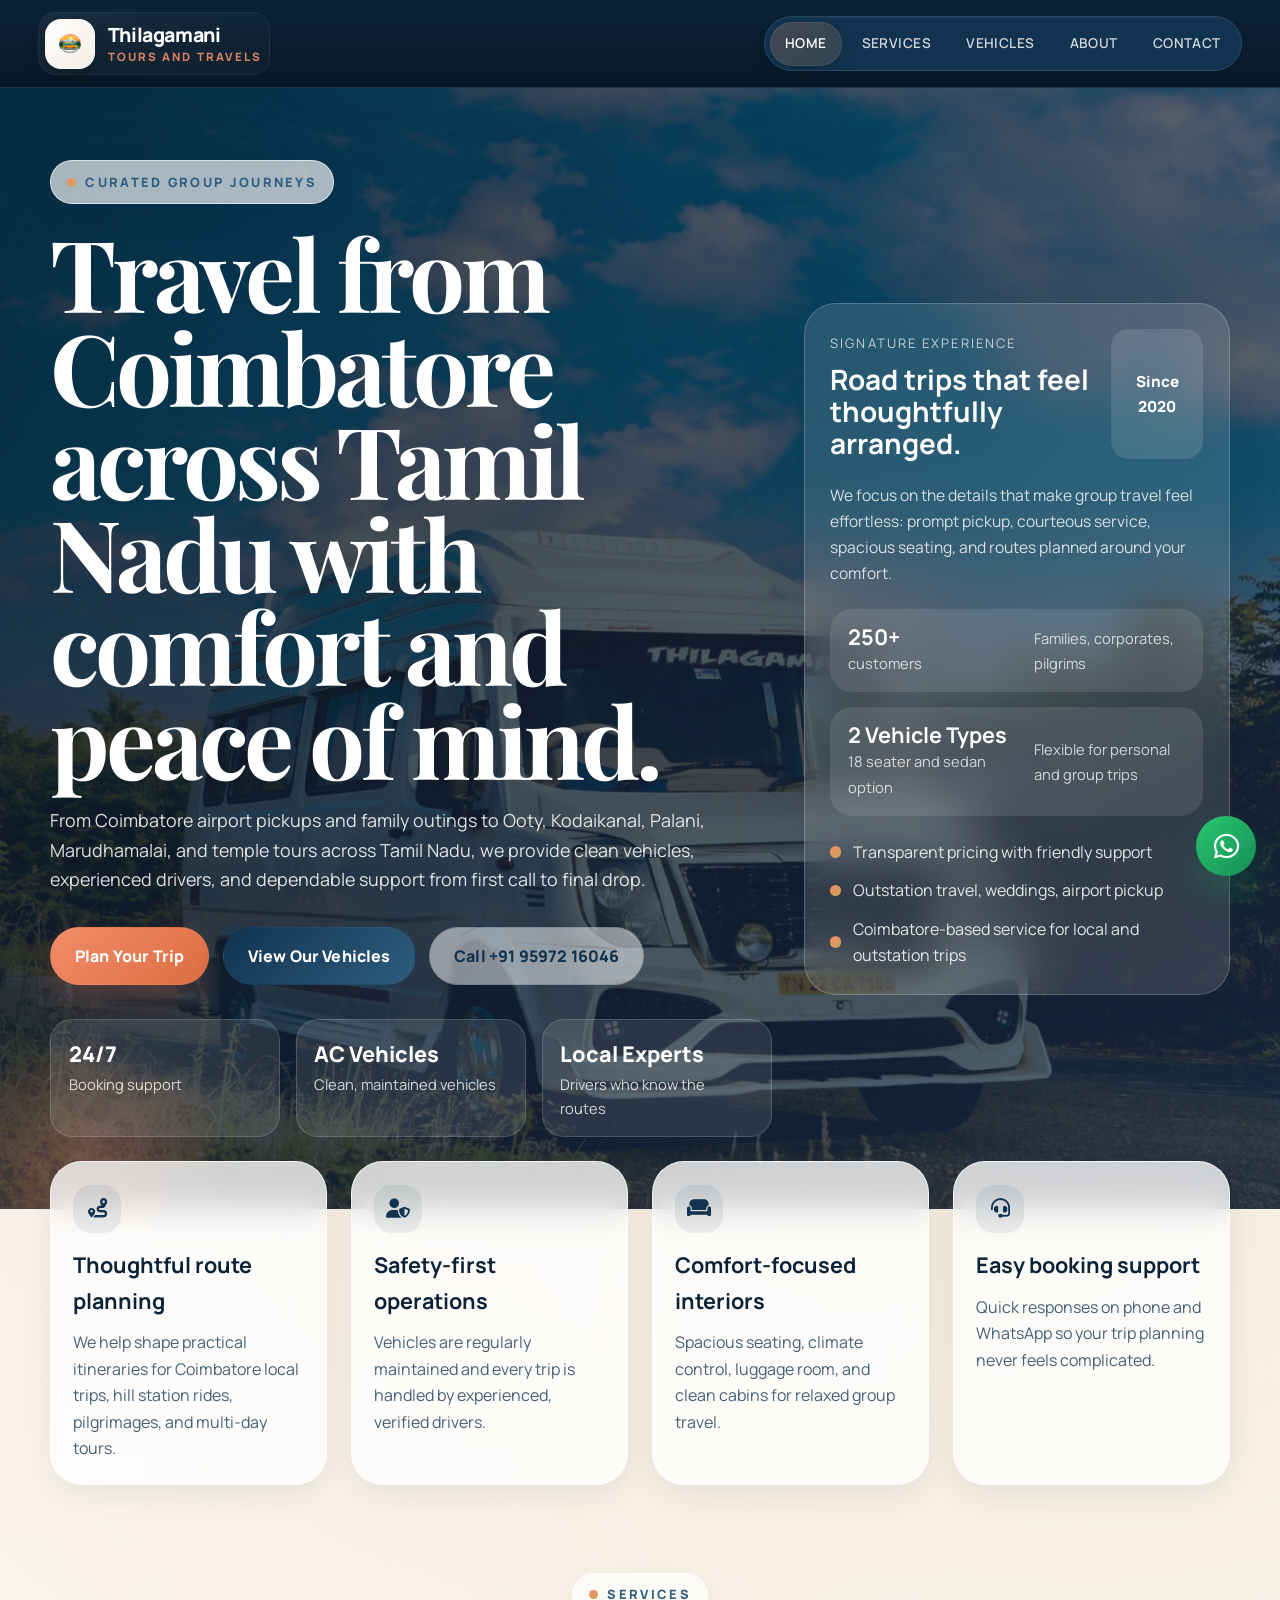
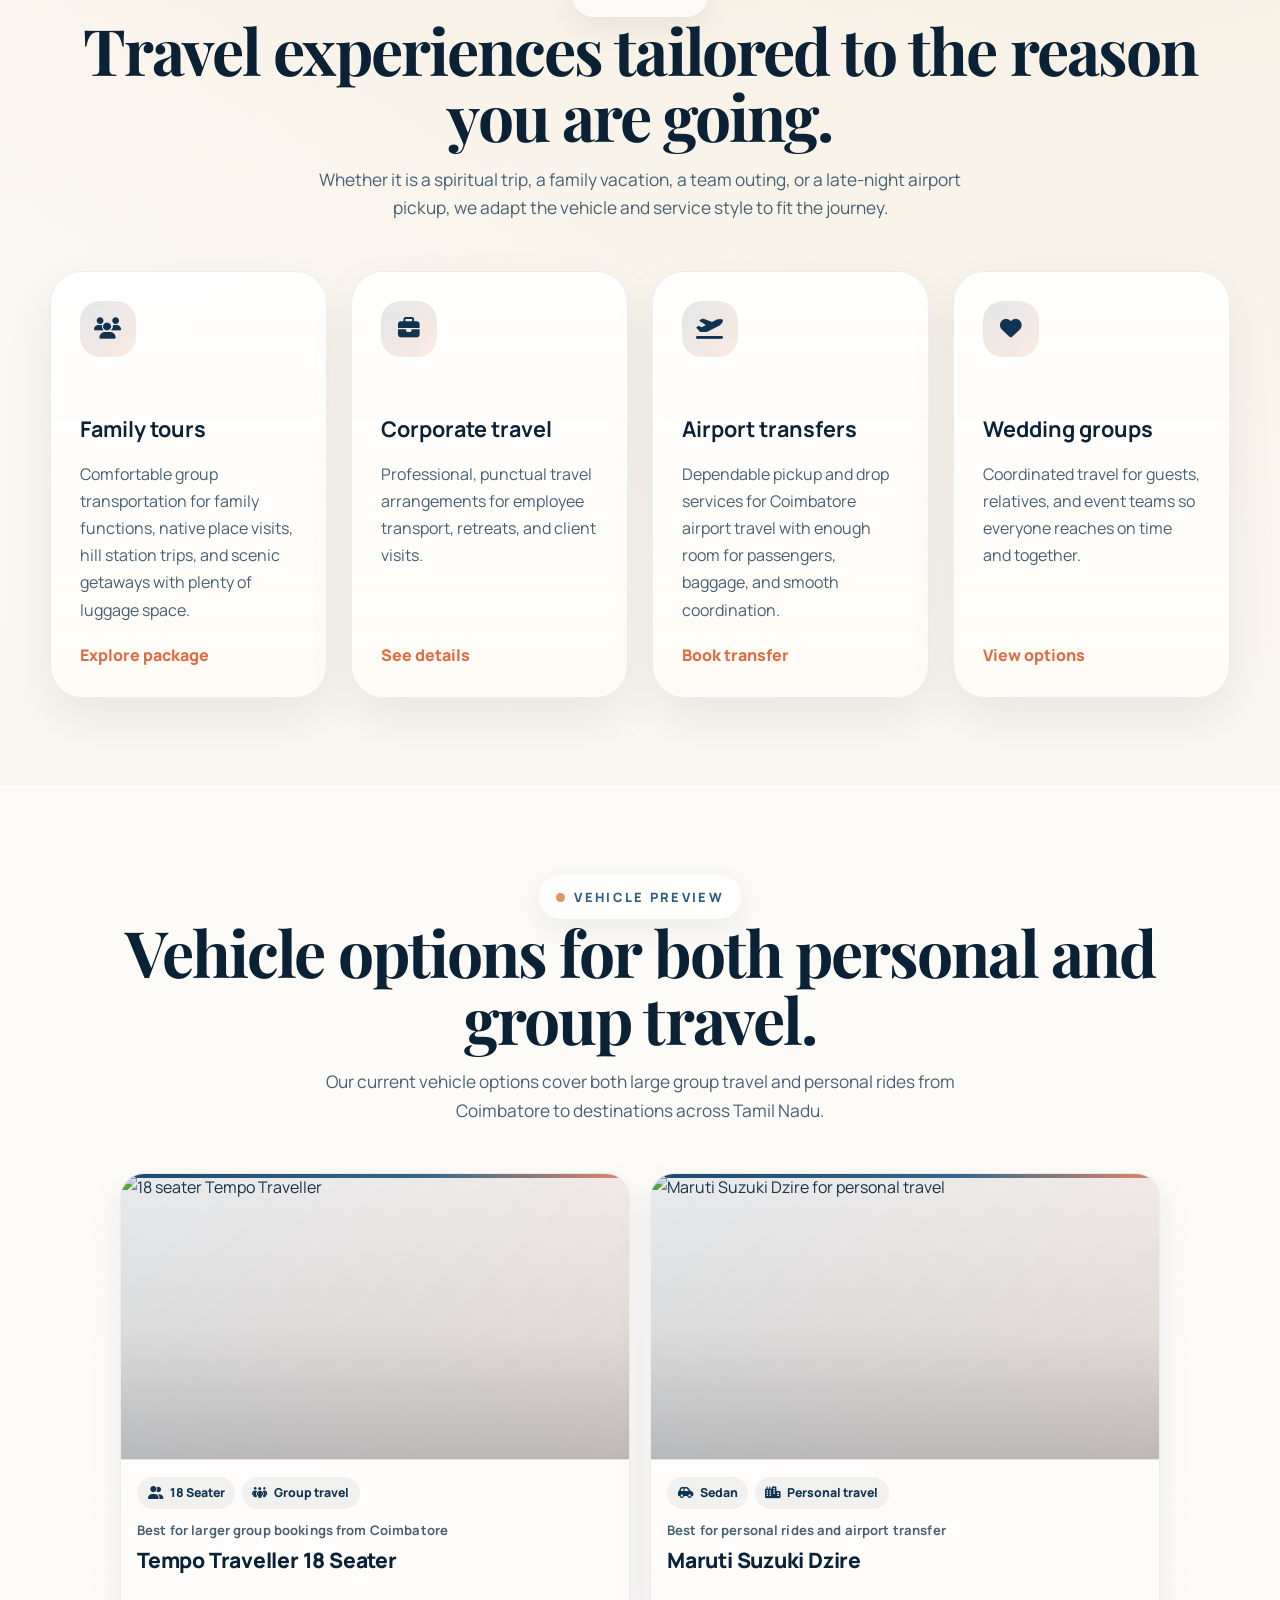
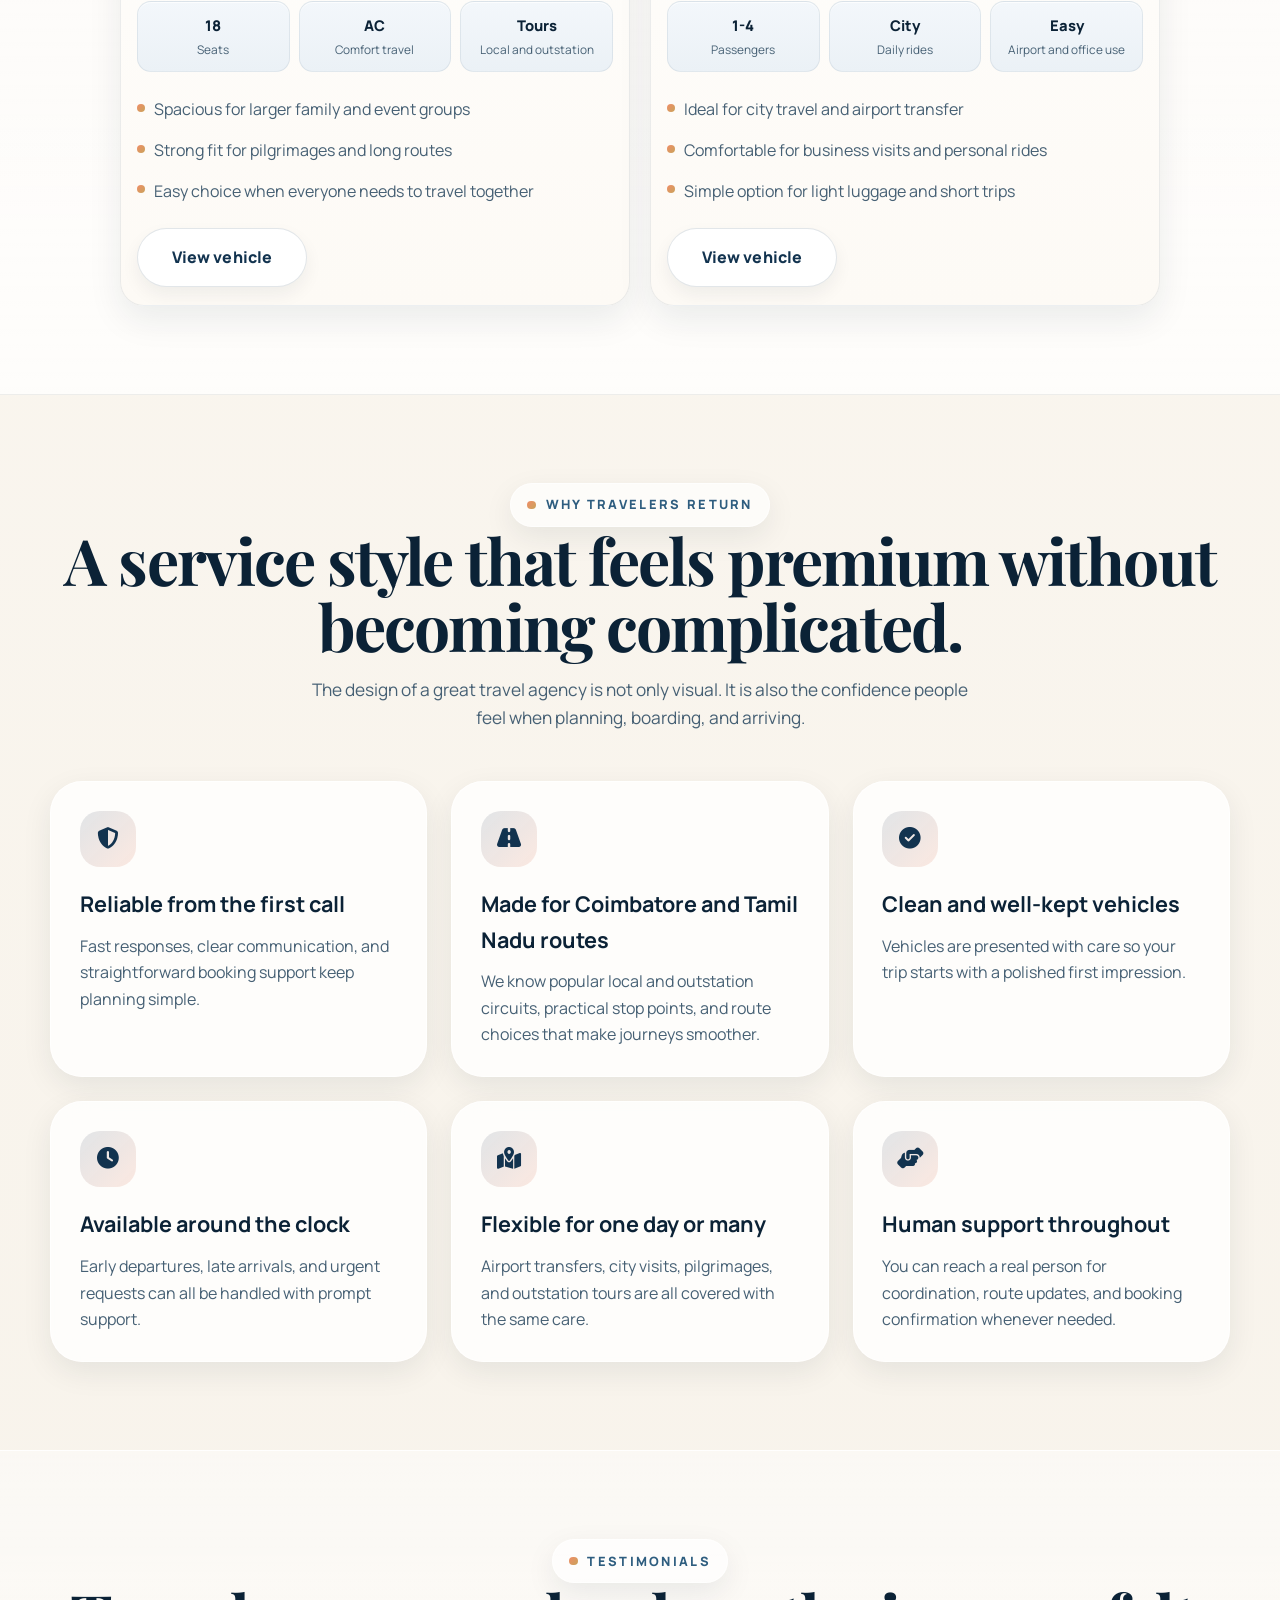
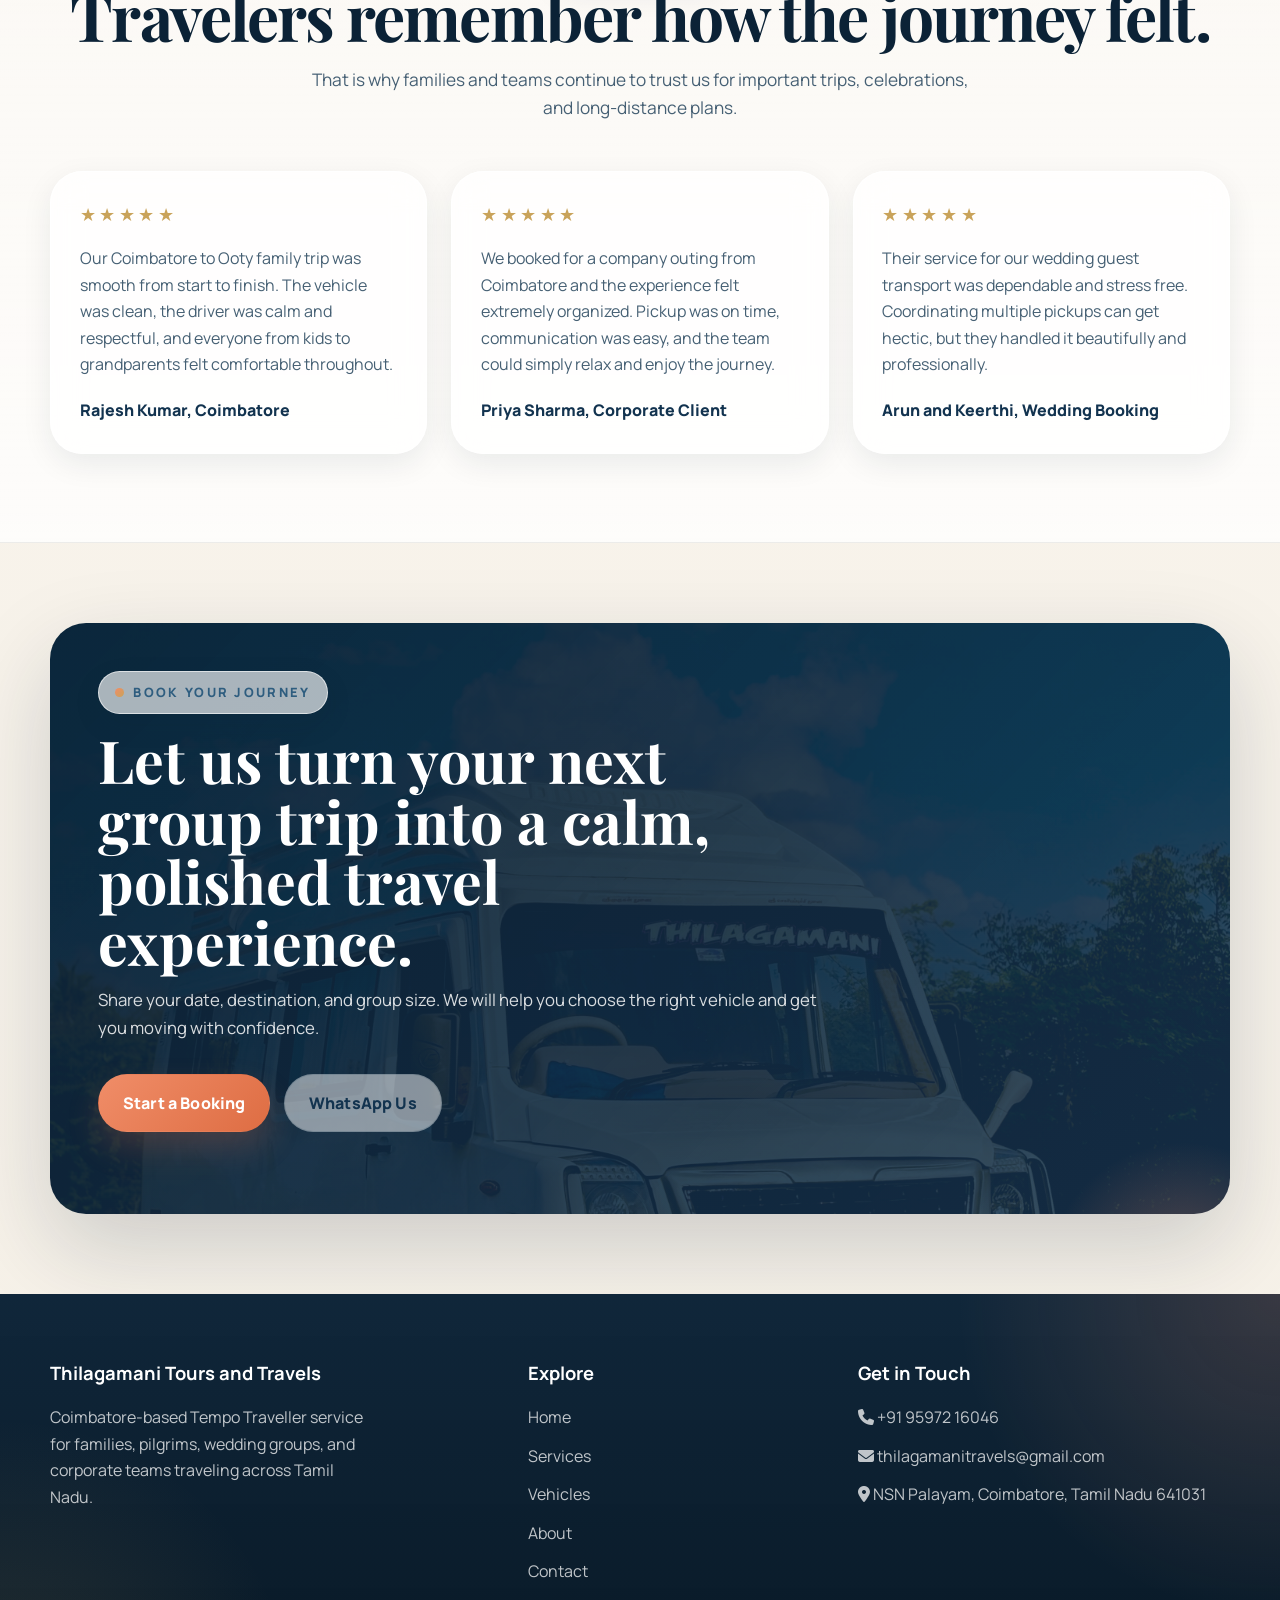
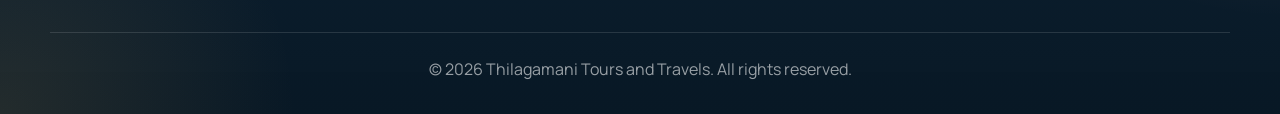
==== index.html @ 2d66dcc5 "Added initial changes" ====
<!DOCTYPE html>
<html lang="en">
<head>
    <meta charset="UTF-8">
    <meta name="viewport" content="width=device-width, initial-scale=1.0">
    <meta name="description" content="Thilagamani Tours and Travels is a Coimbatore-based travels service offering Tempo Traveller bookings for family trips, pilgrimages, corporate travel, and airport transfers across Tamil Nadu.">
    <meta name="keywords" content="Coimbatore travels service, Tempo Traveller rental Coimbatore, Tamil Nadu family trip vehicle, corporate travel vehicle Coimbatore">
    <title>Thilagamani Tours and Travels | Coimbatore-Based Travel Service</title>
    <link rel="preconnect" href="https://fonts.googleapis.com">
    <link rel="preconnect" href="https://fonts.gstatic.com" crossorigin>
    <link href="https://fonts.googleapis.com/css2?family=Manrope:wght@400;500;600;700;800&family=Playfair+Display:wght@600;700;800&display=swap" rel="stylesheet">
    <link rel="stylesheet" href="https://cdnjs.cloudflare.com/ajax/libs/font-awesome/6.4.0/css/all.min.css">
    <link rel="stylesheet" href="css/style.css">
</head>
<body>
    <header>
        <div class="header-container">
            <a class="logo" href="index.html" aria-label="Thilagamani Tours and Travels Home">
                <img src="images/Logo-1.png" alt="Thilagamani Tours and Travels">
                <span class="logo-text">
                    <span class="logo-title">Thilagamani</span>
                    <span class="logo-subtitle">Tours and Travels</span>
                </span>
            </a>

            <button class="menu-toggle" aria-label="Toggle menu" aria-expanded="false">&#9776;</button>

            <nav>
                <ul>
                    <li><a class="active" href="index.html">Home</a></li>
                    <li><a href="services.html">Services</a></li>
                    <li><a href="fleet.html">Vehicles</a></li>
                    <li><a href="about.html">About</a></li>
                    <li><a href="contact.html">Contact</a></li>
                </ul>
            </nav>
        </div>
    </header>

    <section class="hero">
        <div class="container">
            <div class="hero-grid">
                <div class="hero-copy reveal">
                    <span class="eyebrow">Curated Group Journeys</span>
                    <h1>Travel from Coimbatore across Tamil Nadu with comfort and peace of mind.</h1>
                    <p>From Coimbatore airport pickups and family outings to Ooty, Kodaikanal, Palani, Marudhamalai, and temple tours across Tamil Nadu, we provide clean vehicles, experienced drivers, and dependable support from first call to final drop.</p>

                    <div class="hero-actions">
                        <a href="contact.html" class="btn btn-secondary">Plan Your Trip</a>
                        <a href="fleet.html" class="btn btn-primary">View Our Vehicles</a>
                        <a href="tel:+919597216046" class="btn btn-outline">Call +91 95972 16046</a>
                    </div>

                    <div class="hero-highlights">
                        <div class="hero-highlight">
                            <strong>24/7</strong>
                            <span>Booking support</span>
                        </div>
                        <div class="hero-highlight">
                            <strong>AC Vehicles</strong>
                            <span>Clean, maintained vehicles</span>
                        </div>
                        <div class="hero-highlight">
                            <strong>Local Experts</strong>
                            <span>Drivers who know the routes</span>
                        </div>
                    </div>
                </div>

                <aside class="hero-panel glass-card reveal delay-2">
                    <div class="hero-panel-top">
                        <div>
                            <span class="hero-panel-label">Signature Experience</span>
                            <h2>Road trips that feel thoughtfully arranged.</h2>
                        </div>
                        <span class="mini-badge">Since 2020</span>
                    </div>

                    <p>We focus on the details that make group travel feel effortless: prompt pickup, courteous service, spacious seating, and routes planned around your comfort.</p>

                    <div class="panel-stats">
                        <div class="panel-stat">
                            <div>
                                <strong>250+</strong>
                                <span>customers</span>
                            </div>
                            <span>Families, corporates, pilgrims</span>
                        </div>
                        <div class="panel-stat">
                            <div>
                                <strong>2 Vehicle Types</strong>
                                <span>18 seater and sedan option</span>
                            </div>
                            <span>Flexible for personal and group trips</span>
                        </div>
                    </div>

                    <ul class="hero-list">
                        <li>Transparent pricing with friendly support</li>
                        <li>Outstation travel, weddings, airport pickup</li>
                        <li>Coimbatore-based service for local and outstation trips</li>
                    </ul>
                </aside>
            </div>
        </div>
    </section>

    <section class="experience-strip">
        <div class="container">
            <div class="experience-grid">
                <article class="experience-card reveal">
                    <span><i class="fas fa-route"></i></span>
                    <h3>Thoughtful route planning</h3>
                    <p>We help shape practical itineraries for Coimbatore local trips, hill station rides, pilgrimages, and multi-day tours.</p>
                </article>
                <article class="experience-card reveal delay-1">
                    <span><i class="fas fa-user-shield"></i></span>
                    <h3>Safety-first operations</h3>
                    <p>Vehicles are regularly maintained and every trip is handled by experienced, verified drivers.</p>
                </article>
                <article class="experience-card reveal delay-2">
                    <span><i class="fas fa-couch"></i></span>
                    <h3>Comfort-focused interiors</h3>
                    <p>Spacious seating, climate control, luggage room, and clean cabins for relaxed group travel.</p>
                </article>
                <article class="experience-card reveal delay-3">
                    <span><i class="fas fa-headset"></i></span>
                    <h3>Easy booking support</h3>
                    <p>Quick responses on phone and WhatsApp so your trip planning never feels complicated.</p>
                </article>
            </div>
        </div>
    </section>

    <section class="section">
        <div class="container">
            <div class="section-heading">
                <span class="eyebrow">Services</span>
                <h2 class="section-title">Travel experiences tailored to the reason you are going.</h2>
                <p class="section-subtitle">Whether it is a spiritual trip, a family vacation, a team outing, or a late-night airport pickup, we adapt the vehicle and service style to fit the journey.</p>
            </div>

            <div class="services-grid">
                <article class="service-card reveal">
                    <div class="service-icon"><i class="fas fa-users"></i></div>
                    <h3>Family tours</h3>
                    <p>Comfortable group transportation for family functions, native place visits, hill station trips, and scenic getaways with plenty of luggage space.</p>
                    <a class="card-link" href="services.html#family-trips">Explore package</a>
                </article>
                <article class="service-card reveal delay-1">
                    <div class="service-icon"><i class="fas fa-briefcase"></i></div>
                    <h3>Corporate travel</h3>
                    <p>Professional, punctual travel arrangements for employee transport, retreats, and client visits.</p>
                    <a class="card-link" href="services.html#corporate-tours">See details</a>
                </article>
                <article class="service-card reveal delay-2">
                    <div class="service-icon"><i class="fas fa-plane-departure"></i></div>
                    <h3>Airport transfers</h3>
                    <p>Dependable pickup and drop services for Coimbatore airport travel with enough room for passengers, baggage, and smooth coordination.</p>
                    <a class="card-link" href="services.html#airport-transfers">Book transfer</a>
                </article>
                <article class="service-card reveal delay-3">
                    <div class="service-icon"><i class="fas fa-heart"></i></div>
                    <h3>Wedding groups</h3>
                    <p>Coordinated travel for guests, relatives, and event teams so everyone reaches on time and together.</p>
                    <a class="card-link" href="services.html#wedding-travel">View options</a>
                </article>
            </div>
        </div>
    </section>

    <section class="section section-muted">
        <div class="container">
            <div class="section-heading">
                <span class="eyebrow">Vehicle Preview</span>
                <h2 class="section-title">Vehicle options for both personal and group travel.</h2>
                <p class="section-subtitle">Our current vehicle options cover both large group travel and personal rides from Coimbatore to destinations across Tamil Nadu.</p>
            </div>

            <div class="fleet-collection">
                <article class="vehicle-card reveal">
                    <div class="vehicle-media">
                        <img src="https://commons.wikimedia.org/wiki/Special:Redirect/file/Force%20Traveller%20Luxury.jpg" alt="18 seater Tempo Traveller">
                    </div>
                    <div class="vehicle-content">
                        <div class="vehicle-header">
                            <div class="fleet-meta">
                                <span class="capacity-chip"><i class="fas fa-user-friends"></i> 18 Seater</span>
                                <span class="info-chip"><i class="fas fa-people-group"></i> Group travel</span>
                            </div>
                            <p class="vehicle-kicker">Best for larger group bookings from Coimbatore</p>
                            <h3>Tempo Traveller 18 Seater</h3>
                        </div>
                        <div class="vehicle-facts">
                            <div class="vehicle-fact">
                                <strong>18</strong>
                                <span>Seats</span>
                            </div>
                            <div class="vehicle-fact">
                                <strong>AC</strong>
                                <span>Comfort travel</span>
                            </div>
                            <div class="vehicle-fact">
                                <strong>Tours</strong>
                                <span>Local and outstation</span>
                            </div>
                        </div>
                        <ul class="fleet-specs vehicle-specs-list">
                            <li>Spacious for larger family and event groups</li>
                            <li>Strong fit for pilgrimages and long routes</li>
                            <li>Easy choice when everyone needs to travel together</li>
                        </ul>
                        <div class="vehicle-actions">
                            <a href="fleet.html#18-seater" class="btn btn-outline">View vehicle</a>
                        </div>
                    </div>
                </article>

                <article class="vehicle-card reveal delay-1">
                    <div class="vehicle-media">
                        <img src="https://commons.wikimedia.org/wiki/Special:Redirect/file/Maruti%20Suzuki%20Dzire%20VXi%20VVT%20%28front%29.JPG" alt="Maruti Suzuki Dzire for personal travel">
                    </div>
                    <div class="vehicle-content">
                        <div class="vehicle-header">
                            <div class="fleet-meta">
                                <span class="capacity-chip"><i class="fas fa-car-side"></i> Sedan</span>
                                <span class="info-chip"><i class="fas fa-city"></i> Personal travel</span>
                            </div>
                            <p class="vehicle-kicker">Best for personal rides and airport transfer</p>
                            <h3>Maruti Suzuki Dzire</h3>
                        </div>
                        <div class="vehicle-facts">
                            <div class="vehicle-fact">
                                <strong>1-4</strong>
                                <span>Passengers</span>
                            </div>
                            <div class="vehicle-fact">
                                <strong>City</strong>
                                <span>Daily rides</span>
                            </div>
                            <div class="vehicle-fact">
                                <strong>Easy</strong>
                                <span>Airport and office use</span>
                            </div>
                        </div>
                        <ul class="fleet-specs vehicle-specs-list">
                            <li>Ideal for city travel and airport transfer</li>
                            <li>Comfortable for business visits and personal rides</li>
                            <li>Simple option for light luggage and short trips</li>
                        </ul>
                        <div class="vehicle-actions">
                            <a href="fleet.html#dzire" class="btn btn-outline">View vehicle</a>
                        </div>
                    </div>
                </article>
            </div>
        </div>
    </section>

    <section class="section">
        <div class="container">
            <div class="section-heading">
                <span class="eyebrow">Why Travelers Return</span>
                <h2 class="section-title">A service style that feels premium without becoming complicated.</h2>
                <p class="section-subtitle">The design of a great travel agency is not only visual. It is also the confidence people feel when planning, boarding, and arriving.</p>
            </div>

            <div class="features-grid">
                <article class="feature-item reveal">
                    <div class="feature-icon"><i class="fas fa-shield-halved"></i></div>
                    <h3>Reliable from the first call</h3>
                    <p>Fast responses, clear communication, and straightforward booking support keep planning simple.</p>
                </article>
                <article class="feature-item reveal delay-1">
                    <div class="feature-icon"><i class="fas fa-road"></i></div>
                    <h3>Made for Coimbatore and Tamil Nadu routes</h3>
                    <p>We know popular local and outstation circuits, practical stop points, and route choices that make journeys smoother.</p>
                </article>
                <article class="feature-item reveal delay-2">
                    <div class="feature-icon"><i class="fas fa-circle-check"></i></div>
                    <h3>Clean and well-kept vehicles</h3>
                    <p>Vehicles are presented with care so your trip starts with a polished first impression.</p>
                </article>
                <article class="feature-item reveal">
                    <div class="feature-icon"><i class="fas fa-clock"></i></div>
                    <h3>Available around the clock</h3>
                    <p>Early departures, late arrivals, and urgent requests can all be handled with prompt support.</p>
                </article>
                <article class="feature-item reveal delay-1">
                    <div class="feature-icon"><i class="fas fa-map-location-dot"></i></div>
                    <h3>Flexible for one day or many</h3>
                    <p>Airport transfers, city visits, pilgrimages, and outstation tours are all covered with the same care.</p>
                </article>
                <article class="feature-item reveal delay-2">
                    <div class="feature-icon"><i class="fas fa-handshake-angle"></i></div>
                    <h3>Human support throughout</h3>
                    <p>You can reach a real person for coordination, route updates, and booking confirmation whenever needed.</p>
                </article>
            </div>
        </div>
    </section>

    <section class="section section-muted">
        <div class="container">
            <div class="section-heading">
                <span class="eyebrow">Testimonials</span>
                <h2 class="section-title">Travelers remember how the journey felt.</h2>
                <p class="section-subtitle">That is why families and teams continue to trust us for important trips, celebrations, and long-distance plans.</p>
            </div>

            <div class="testimonials-grid">
                <article class="testimonial-card reveal">
                    <div class="stars">&#9733;&#9733;&#9733;&#9733;&#9733;</div>
                    <p>Our Coimbatore to Ooty family trip was smooth from start to finish. The vehicle was clean, the driver was calm and respectful, and everyone from kids to grandparents felt comfortable throughout.</p>
                    <div class="author">Rajesh Kumar, Coimbatore</div>
                </article>
                <article class="testimonial-card reveal delay-1">
                    <div class="stars">&#9733;&#9733;&#9733;&#9733;&#9733;</div>
                    <p>We booked for a company outing from Coimbatore and the experience felt extremely organized. Pickup was on time, communication was easy, and the team could simply relax and enjoy the journey.</p>
                    <div class="author">Priya Sharma, Corporate Client</div>
                </article>
                <article class="testimonial-card reveal delay-2">
                    <div class="stars">&#9733;&#9733;&#9733;&#9733;&#9733;</div>
                    <p>Their service for our wedding guest transport was dependable and stress free. Coordinating multiple pickups can get hectic, but they handled it beautifully and professionally.</p>
                    <div class="author">Arun and Keerthi, Wedding Booking</div>
                </article>
            </div>
        </div>
    </section>

    <section class="cta-banner">
        <div class="container">
            <div class="cta-shell">
                <div class="cta-content">
                    <span class="eyebrow">Book Your Journey</span>
                    <h2>Let us turn your next group trip into a calm, polished travel experience.</h2>
                    <p>Share your date, destination, and group size. We will help you choose the right vehicle and get you moving with confidence.</p>
                    <div class="hero-actions">
                        <a href="contact.html" class="btn btn-secondary">Start a Booking</a>
                        <a href="https://wa.me/919597216046?text=Hello%20Thilagamani%20Tours%20and%20Travels%2C%20I%20would%20like%20to%20enquire%20about%20a%20trip%20from%20Coimbatore.%0A%0ATrip%20details%3A%0A-%20Travel%20date%3A%0A-%20Pickup%20location%3A%0A-%20Destination%3A%0A-%20Number%20of%20passengers%3A%0A-%20Vehicle%20needed%3A%20Tempo%20Traveller%20%2F%20Dzire%0A-%20Trip%20type%3A%20One-way%20%2F%20Round%20trip%20%2F%20Multi-day%0A%0APlease%20share%20availability%20and%20price.%20Thank%20you." class="btn btn-outline" target="_blank">WhatsApp Us</a>
                    </div>
                </div>
            </div>
        </div>
    </section>

    <footer>
        <div class="footer-content">
            <div class="footer-section footer-brand">
                <h3>Thilagamani Tours and Travels</h3>
                <p>Coimbatore-based Tempo Traveller service for families, pilgrims, wedding groups, and corporate teams traveling across Tamil Nadu.</p>
            </div>
            <div class="footer-section">
                <h3>Explore</h3>
                <a href="index.html">Home</a>
                <a href="services.html">Services</a>
                <a href="fleet.html">Vehicles</a>
                <a href="about.html">About</a>
                <a href="contact.html">Contact</a>
            </div>
            <div class="footer-section">
                <h3>Get in Touch</h3>
                <p><i class="fas fa-phone"></i> +91 95972 16046</p>
                <p><i class="fas fa-envelope"></i> thilagamanitravels@gmail.com</p>
                <p><i class="fas fa-location-dot"></i> NSN Palayam, Coimbatore, Tamil Nadu 641031</p>
            </div>
        </div>

        <div class="footer-bottom">
            <p>&copy; 2026 Thilagamani Tours and Travels. All rights reserved.</p>
        </div>
    </footer>

    <a href="https://wa.me/919597216046?text=Hello%20Thilagamani%20Tours%20and%20Travels%2C%20I%20would%20like%20to%20enquire%20about%20a%20trip%20from%20Coimbatore.%0A%0ATrip%20details%3A%0A-%20Travel%20date%3A%0A-%20Pickup%20location%3A%0A-%20Destination%3A%0A-%20Number%20of%20passengers%3A%0A-%20Vehicle%20needed%3A%20Tempo%20Traveller%20%2F%20Dzire%0A-%20Trip%20type%3A%20One-way%20%2F%20Round%20trip%20%2F%20Multi-day%0A%0APlease%20share%20availability%20and%20price.%20Thank%20you." class="whatsapp-float" target="_blank" aria-label="Contact us on WhatsApp">
        <i class="fab fa-whatsapp"></i>
    </a>

    <script src="js/script.js"></script>
</body>
</html>
---- css/style.css ----
/* ============================================
   Thilagamani Tours and Travels
   Shared visual system
   ============================================ */

:root {
    --bg: #f6f1e8;
    --bg-soft: #fbf7f1;
    --surface: rgba(255, 255, 255, 0.78);
    --surface-strong: #fffdf9;
    --surface-tint: rgba(18, 51, 79, 0.06);
    --text-dark: #17324a;
    --text-medium: #466074;
    --text-light: #6e8494;
    --brand: #12334f;
    --brand-soft: #2e5d7f;
    --brand-deep: #0b2236;
    --accent: #f08d68;
    --accent-strong: #de6d43;
    --gold: #c9a35a;
    --line: rgba(18, 51, 79, 0.12);
    --line-strong: rgba(18, 51, 79, 0.2);
    --success: #1f8a70;
    --shadow-sm: 0 10px 30px rgba(14, 34, 53, 0.08);
    --shadow-md: 0 24px 60px rgba(14, 34, 53, 0.12);
    --shadow-lg: 0 34px 90px rgba(14, 34, 53, 0.18);
    --radius-sm: 14px;
    --radius-md: 22px;
    --radius-lg: 32px;
    --radius-pill: 999px;
    --container: 1180px;
    --transition: 0.32s ease;
    --heading-font: "Playfair Display", Georgia, serif;
    --body-font: "Manrope", "Segoe UI", sans-serif;
}

* {
    margin: 0;
    padding: 0;
    box-sizing: border-box;
}

html {
    scroll-behavior: smooth;
}

body {
    font-family: var(--body-font);
    color: var(--text-dark);
    background:
        radial-gradient(circle at top left, rgba(240, 141, 104, 0.14), transparent 28%),
        radial-gradient(circle at 85% 15%, rgba(201, 163, 90, 0.14), transparent 24%),
        linear-gradient(180deg, #fdfaf5 0%, var(--bg) 100%);
    line-height: 1.65;
    overflow-x: hidden;
}

body::before {
    content: "";
    position: fixed;
    inset: 0;
    background-image:
        linear-gradient(rgba(18, 51, 79, 0.025) 1px, transparent 1px),
        linear-gradient(90deg, rgba(18, 51, 79, 0.025) 1px, transparent 1px);
    background-size: 72px 72px;
    pointer-events: none;
    mask-image: linear-gradient(180deg, rgba(0, 0, 0, 0.7), transparent 85%);
    z-index: -2;
}

img {
    display: block;
    max-width: 100%;
    height: auto;
}

a {
    color: inherit;
    text-decoration: none;
    transition: color var(--transition), background-color var(--transition), border-color var(--transition), transform var(--transition), box-shadow var(--transition), opacity var(--transition);
}

button,
input,
textarea {
    font: inherit;
}

ul {
    list-style: none;
}

.container {
    width: min(calc(100% - 2rem), var(--container));
    margin: 0 auto;
}

.section {
    padding: 5.5rem 0;
    position: relative;
}

.section-muted {
    background: linear-gradient(180deg, rgba(255, 255, 255, 0.45), rgba(255, 255, 255, 0.78));
    border-top: 1px solid rgba(255, 255, 255, 0.65);
    border-bottom: 1px solid rgba(18, 51, 79, 0.06);
}

.section-title {
    font-family: var(--heading-font);
    font-size: clamp(2.3rem, 5vw, 4rem);
    line-height: 1.04;
    letter-spacing: -0.03em;
    margin-bottom: 1rem;
    color: var(--brand-deep);
}

.section-subtitle {
    max-width: 680px;
    color: var(--text-medium);
    font-size: 1.08rem;
    margin: 0 auto 3rem;
    text-align: center;
}

.section-heading {
    text-align: center;
    margin-bottom: 3rem;
}

.eyebrow {
    display: inline-flex;
    align-items: center;
    gap: 0.6rem;
    padding: 0.65rem 1rem;
    border-radius: var(--radius-pill);
    background: rgba(255, 255, 255, 0.65);
    border: 1px solid rgba(255, 255, 255, 0.6);
    color: var(--brand-soft);
    font-size: 0.8rem;
    font-weight: 800;
    letter-spacing: 0.18em;
    text-transform: uppercase;
    box-shadow: var(--shadow-sm);
}

.eyebrow::before {
    content: "";
    width: 0.55rem;
    height: 0.55rem;
    border-radius: 50%;
    background: linear-gradient(135deg, var(--accent), var(--gold));
}

header {
    position: sticky;
    top: 0;
    z-index: 1000;
    padding: 0;
    isolation: isolate;
    background: linear-gradient(180deg, #0b2236, #081825);
    border-bottom: 1px solid #17324a;
    box-shadow: 0 14px 28px rgba(8, 24, 37, 0.18);
}

.header-container {
    width: 100%;
    margin: 0 auto;
    min-height: 78px;
    padding: 0.75rem clamp(1rem, 3vw, 2.5rem);
    display: flex;
    align-items: center;
    justify-content: space-between;
    gap: 1.5rem;
    max-width: none;
    background: transparent;
    border: 0;
    box-shadow: none;
}

.logo {
    display: inline-flex;
    align-items: center;
    gap: 0.8rem;
    flex: 0 0 auto;
    min-width: 0;
    padding: 0.35rem 0.45rem 0.35rem 0.35rem;
    border-radius: 18px;
    background: linear-gradient(135deg, rgba(255, 255, 255, 0.06), rgba(255, 255, 255, 0.02));
    border: 1px solid rgba(255, 255, 255, 0.05);
}

.logo img {
    width: 50px;
    height: 50px;
    object-fit: contain;
    border-radius: 16px;
    padding: 0.28rem;
    background: linear-gradient(135deg, #ffffff, #f3ede4);
    border: 1px solid rgba(255, 255, 255, 0.24);
    box-shadow: 0 8px 18px rgba(0, 0, 0, 0.16);
}

.logo-text {
    display: flex;
    flex-direction: column;
    line-height: 1;
    gap: 0.18rem;
}

.logo-title {
    font-family: "Manrope", "Segoe UI", sans-serif;
    font-size: 1.22rem;
    color: #ffffff;
    letter-spacing: -0.02em;
    font-weight: 800;
}

.logo-subtitle {
    font-size: 0.72rem;
    letter-spacing: 0.18em;
    text-transform: uppercase;
    font-weight: 800;
    color: rgba(240, 141, 104, 0.9);
    padding-top: 4px;
}

nav {
    margin-left: auto;
    min-width: 0;
}

nav ul {
    display: flex;
    align-items: center;
    justify-content: flex-end;
    gap: 0.3rem;
    padding: 0.3rem;
    border-radius: calc(var(--radius-pill) + 2px);
    background: #12334f;
    border: 1px solid #294a66;
    box-shadow: inset 0 1px 0 rgba(255, 255, 255, 0.03);
    flex-wrap: wrap;
}

nav a {
    display: inline-flex;
    align-items: center;
    justify-content: center;
    padding: 0.68rem 0.95rem;
    border-radius: var(--radius-pill);
    color: rgba(255, 255, 255, 0.8);
    font-weight: 600;
    font-size: 0.85rem;
    letter-spacing: 0.03em;
    text-transform: uppercase;
}

nav a:hover,
nav a.active {
    color: #ffffff;
    background: linear-gradient(135deg, rgba(240, 141, 104, 0.22), rgba(201, 163, 90, 0.16));
    box-shadow:
        inset 0 0 0 1px rgba(255, 255, 255, 0.08),
        0 8px 18px rgba(0, 0, 0, 0.14);
}

.menu-toggle {
    display: none;
    width: 44px;
    height: 44px;
    border-radius: 50%;
    border: 1px solid #294a66;
    background: #12334f;
    color: #ffffff;
    font-size: 1.35rem;
    cursor: pointer;
    box-shadow: 0 8px 18px rgba(14, 34, 53, 0.06);
}

.btn {
    display: inline-flex;
    align-items: center;
    justify-content: center;
    gap: 0.55rem;
    padding: 0.95rem 1.5rem;
    border-radius: var(--radius-pill);
    font-weight: 800;
    letter-spacing: 0.01em;
    border: 1px solid transparent;
    cursor: pointer;
}

.btn:hover {
    transform: translateY(-2px);
}

.btn:disabled {
    opacity: 0.58;
    cursor: not-allowed;
    box-shadow: none;
    transform: none;
}

.btn-primary {
    color: #fff;
    background: linear-gradient(135deg, var(--brand) 0%, var(--brand-soft) 100%);
    box-shadow: 0 16px 32px rgba(18, 51, 79, 0.2);
    cursor: pointer;
}

.btn-primary:hover {
    box-shadow: 0 22px 42px rgba(18, 51, 79, 0.26);
}

.btn-primary:disabled {
    background: linear-gradient(135deg, rgba(18, 51, 79, 0.72), rgba(46, 93, 127, 0.72));
}

.btn-secondary {
    color: #fff;
    background: linear-gradient(135deg, var(--accent) 0%, var(--accent-strong) 100%);
    box-shadow: 0 16px 32px rgba(222, 109, 67, 0.22);
}

.btn-secondary:hover {
    box-shadow: 0 22px 42px rgba(222, 109, 67, 0.28);
}

.btn-outline {
    background: rgba(255, 255, 255, 0.5);
    border-color: rgba(18, 51, 79, 0.16);
    color: var(--brand);
}

.btn-outline:hover {
    background: rgba(255, 255, 255, 0.84);
    border-color: rgba(18, 51, 79, 0.28);
}

.hero,
.page-hero {
    position: relative;
    overflow: hidden;
}

.hero::before,
.page-hero::before {
    content: "";
    position: absolute;
    inset: 0;
    background:
        linear-gradient(120deg, rgba(7, 22, 36, 0.74), rgba(18, 51, 79, 0.38)),
        linear-gradient(180deg, rgba(18, 51, 79, 0.08), rgba(18, 51, 79, 0.45));
}

.hero::after,
.page-hero::after {
    content: "";
    position: absolute;
    inset: auto auto -12% -6%;
    width: 320px;
    height: 320px;
    border-radius: 50%;
    background: radial-gradient(circle, rgba(240, 141, 104, 0.4), transparent 70%);
    filter: blur(10px);
}

.hero {
    min-height: calc(100vh - 88px);
    display: flex;
    align-items: center;
    background:
        linear-gradient(120deg, rgba(7, 22, 36, 0.2), rgba(18, 51, 79, 0.2)),
        url("../images/IMG_1.png") center/cover no-repeat;
}

.hero .container,
.page-hero .container {
    position: relative;
    z-index: 1;
}

.hero-grid {
    display: grid;
    grid-template-columns: minmax(0, 1.1fr) minmax(320px, 0.65fr);
    gap: 2rem;
    align-items: center;
    padding: 4.5rem 0;
}

.hero-copy {
    color: #fff;
}

.hero-copy h1,
.page-hero h1 {
    font-family: var(--heading-font);
    font-size: clamp(3.3rem, 8vw, 6.2rem);
    line-height: 0.94;
    letter-spacing: -0.04em;
    margin: 1.4rem 0 1.25rem;
    text-wrap: balance;
}

.hero-copy p,
.page-hero p {
    max-width: 680px;
    font-size: 1.12rem;
    color: rgba(255, 255, 255, 0.86);
}

.hero-actions {
    display: flex;
    flex-wrap: wrap;
    gap: 0.85rem;
    margin: 2rem 0 2.1rem;
}

.hero-highlights {
    display: grid;
    grid-template-columns: repeat(3, minmax(0, 1fr));
    gap: 1rem;
}

.hero-highlight {
    padding: 1rem 1.1rem;
    border-radius: var(--radius-md);
    background: rgba(255, 255, 255, 0.1);
    border: 1px solid rgba(255, 255, 255, 0.16);
    backdrop-filter: blur(12px);
}

.hero-highlight strong {
    display: block;
    font-size: 1.35rem;
    font-weight: 800;
}

.hero-highlight span {
    display: block;
    font-size: 0.92rem;
    color: rgba(255, 255, 255, 0.8);
}

.hero-panel,
.glass-card {
    padding: 1.6rem;
    border-radius: var(--radius-lg);
    background: rgba(255, 255, 255, 0.12);
    border: 1px solid rgba(255, 255, 255, 0.2);
    box-shadow: var(--shadow-lg);
    backdrop-filter: blur(22px);
    color: #fff;
}

.hero-panel-top {
    display: flex;
    justify-content: space-between;
    gap: 1rem;
    margin-bottom: 1.5rem;
}

.hero-panel-label {
    font-size: 0.82rem;
    letter-spacing: 0.16em;
    text-transform: uppercase;
    color: rgba(255, 255, 255, 0.72);
}

.hero-panel h2 {
    font-size: 1.75rem;
    line-height: 1.15;
    margin-top: 0.45rem;
}

.hero-panel p {
    color: rgba(255, 255, 255, 0.8);
    font-size: 0.98rem;
}

.mini-badge {
    display: inline-flex;
    align-items: center;
    justify-content: center;
    min-width: 92px;
    padding: 0.75rem 0.9rem;
    border-radius: 18px;
    background: rgba(255, 255, 255, 0.12);
    text-align: center;
    font-size: 0.95rem;
    font-weight: 800;
}

.panel-stats {
    display: grid;
    gap: 0.9rem;
    margin: 1.4rem 0;
}

.panel-stat {
    display: grid;
    grid-template-columns: minmax(170px, 0.95fr) minmax(0, 1.05fr);
    align-items: center;
    gap: 1rem;
    padding: 1rem 1.1rem;
    border-radius: var(--radius-md);
    background: rgba(255, 255, 255, 0.1);
}

.panel-stat > div {
    min-width: 0;
}

.panel-stat strong {
    display: block;
    font-size: 1.35rem;
    line-height: 1.15;
}

.panel-stat span {
    color: rgba(255, 255, 255, 0.76);
    font-size: 0.92rem;
}

.panel-stat > span:last-child {
    display: block;
    min-width: 0;
    text-align: left;
}

.hero-list {
    display: grid;
    gap: 0.75rem;
}

.hero-list li {
    display: flex;
    align-items: center;
    gap: 0.7rem;
    color: rgba(255, 255, 255, 0.86);
}

.hero-list li::before,
.detail-list li::before,
.fleet-specs li::before,
.contact-bullets li::before {
    content: "";
    width: 0.7rem;
    height: 0.7rem;
    border-radius: 50%;
    background: linear-gradient(135deg, var(--accent), var(--gold));
    flex: 0 0 auto;
}

.page-hero {
    min-height: 56vh;
    display: flex;
    align-items: end;
    padding: 4.5rem 0;
    background:
        linear-gradient(120deg, rgba(7, 22, 36, 0.18), rgba(18, 51, 79, 0.24)),
        url("../images/IMG_2.png") center/cover no-repeat;
}

.page-hero .eyebrow {
    background: rgba(255, 255, 255, 0.16);
    color: #fff;
}

.page-hero-content {
    max-width: 760px;
    color: #fff;
}

.page-hero p {
    margin-top: 0.75rem;
}

.experience-strip {
    margin-top: -3rem;
    position: relative;
    z-index: 2;
}

.experience-grid,
.services-grid,
.fleet-grid,
.features-grid,
.testimonials-grid,
.stats-grid,
.service-detail-grid,
.fleet-collection,
.contact-pills {
    display: grid;
    gap: 1.5rem;
}

.experience-grid {
    grid-template-columns: repeat(4, minmax(0, 1fr));
}

.experience-card,
.service-card,
.fleet-card,
.feature-item,
.testimonial-card,
.stat-item,
.detail-card,
.vehicle-card,
.contact-pill,
.contact-form,
.contact-panel,
.story-card,
.map-container {
    background: var(--surface);
    border: 1px solid rgba(255, 255, 255, 0.72);
    border-radius: var(--radius-lg);
    box-shadow: var(--shadow-sm);
    backdrop-filter: blur(16px);
}

.experience-card {
    padding: 1.4rem;
}

.experience-card span {
    display: inline-flex;
    align-items: center;
    justify-content: center;
    width: 3rem;
    height: 3rem;
    border-radius: 18px;
    margin-bottom: 0.9rem;
    background: rgba(18, 51, 79, 0.08);
    color: var(--brand);
    font-size: 1.2rem;
}

.experience-card h3,
.service-card h3,
.fleet-card h3,
.feature-item h3,
.detail-card h3,
.vehicle-card h3,
.story-card h3 {
    font-size: 1.35rem;
    margin-bottom: 0.7rem;
    color: var(--brand-deep);
}

.experience-card p,
.service-card p,
.fleet-card p,
.feature-item p,
.testimonial-card p,
.detail-card p,
.vehicle-card p,
.story-card p,
.contact-panel p,
.contact-info-item p,
.map-card p {
    color: var(--text-medium);
}

.services-grid {
    grid-template-columns: repeat(4, minmax(0, 1fr));
    align-items: stretch;
}

.service-card,
.feature-item {
    padding: 1.8rem;
    position: relative;
    overflow: hidden;
}

.service-card {
    display: flex;
    flex-direction: column;
    gap: 0.9rem;
    min-height: 100%;
    background: linear-gradient(180deg, rgba(255, 255, 255, 0.94), rgba(255, 251, 246, 0.9));
    border: 1px solid rgba(18, 51, 79, 0.08);
    box-shadow: 0 20px 46px rgba(14, 34, 53, 0.08);
}

.service-card h3 {
    min-height: 2.6em;
    margin-bottom: 0;
    display: flex;
    align-items: end;
}

.service-card p {
    margin-bottom: 0;
    flex: 1;
    line-height: 1.7;
}

.service-card::after,
.feature-item::after,
.vehicle-card::after,
.detail-card::after {
    content: "";
    position: absolute;
    inset: auto 0 0;
    height: 4px;
    background: linear-gradient(90deg, var(--brand), var(--accent), var(--gold));
    opacity: 0;
    transition: opacity var(--transition);
}

.service-card:hover,
.fleet-card:hover,
.feature-item:hover,
.testimonial-card:hover,
.detail-card:hover,
.vehicle-card:hover,
.contact-pill:hover,
.story-card:hover,
.contact-form:hover,
.contact-panel:hover,
.map-container:hover {
    transform: translateY(-6px);
    box-shadow: var(--shadow-md);
}

.service-card:hover::after,
.feature-item:hover::after,
.vehicle-card:hover::after,
.detail-card:hover::after {
    opacity: 1;
}

.service-icon,
.feature-icon,
.detail-icon {
    display: inline-flex;
    align-items: center;
    justify-content: center;
    width: 3.5rem;
    height: 3.5rem;
    border-radius: 20px;
    background: linear-gradient(135deg, rgba(18, 51, 79, 0.12), rgba(240, 141, 104, 0.18));
    color: var(--brand);
    font-size: 1.35rem;
    margin-bottom: 1.2rem;
}

.card-link {
    display: inline-flex;
    align-items: center;
    gap: 0.4rem;
    margin-top: 1.1rem;
    color: var(--accent-strong);
    font-weight: 800;
}

.service-card .card-link {
    margin-top: auto;
    padding-top: 0.25rem;
}

.card-link:hover {
    gap: 0.65rem;
}

.fleet-grid {
    grid-template-columns: repeat(3, minmax(0, 1fr));
}

.fleet-collection {
    grid-template-columns: repeat(2, minmax(0, 1fr));
    align-items: stretch;
    gap: 1.25rem;
    max-width: 1040px;
    margin: 0 auto;
}

.fleet-card,
.vehicle-card {
    overflow: hidden;
}

.vehicle-card {
    display: grid;
    grid-template-rows: auto 1fr;
    height: 100%;
    position: relative;
    background: linear-gradient(180deg, #ffffff 0%, #fdfaf5 100%);
    border: 1px solid rgba(18, 51, 79, 0.08);
    border-radius: 24px;
    box-shadow: 0 14px 34px rgba(14, 34, 53, 0.08);
    transition: box-shadow 0.25s ease, border-color 0.25s ease;
}

.vehicle-card::before {
    content: "";
    position: absolute;
    inset: 0 0 auto 0;
    height: 4px;
    background: linear-gradient(90deg, #1f4d74, #2d6b98 60%, #f08d68);
}

.vehicle-card::after {
    content: none;
}

.fleet-card img,
.vehicle-card img,
.detail-media img {
    width: 100%;
    height: 260px;
    object-fit: cover;
}

.vehicle-media {
    position: relative;
    overflow: hidden;
    margin: 0;
    border-radius: 0;
    aspect-ratio: 16 / 9;
    background: linear-gradient(135deg, rgba(18, 51, 79, 0.06), rgba(240, 141, 104, 0.12));
    border-bottom: 1px solid rgba(18, 51, 79, 0.08);
}

.vehicle-media::after {
    content: "";
    position: absolute;
    inset: 0;
    background: linear-gradient(180deg, rgba(8, 24, 37, 0.04) 0%, rgba(8, 24, 37, 0.1) 55%, rgba(8, 24, 37, 0.26) 100%);
    pointer-events: none;
}

.vehicle-card img {
    width: 100%;
    height: 100%;
    transition: transform 0.28s ease;
}

.fleet-card-content,
.vehicle-content {
    padding: 1.6rem;
}

.vehicle-content {
    display: grid;
    grid-template-rows: auto auto 1fr auto;
    gap: 1rem;
    padding: 1.05rem 1rem 1.15rem;
    height: 100%;
}

.vehicle-kicker {
    font-size: 0.82rem;
    font-weight: 700;
    letter-spacing: 0.01em;
    text-transform: none;
    color: var(--text-light);
    line-height: 1.45;
    margin: 0;
}

.vehicle-header {
    display: grid;
    gap: 0.55rem;
    align-content: start;
    min-height: 108px;
    padding-bottom: 0.25rem;
}

.vehicle-header h3 {
    margin: 0;
    color: var(--brand-deep);
    font-size: 1.32rem;
    line-height: 1.14;
    letter-spacing: -0.01em;
    font-family: var(--body-font);
    font-weight: 800;
}

.vehicle-facts {
    display: grid;
    grid-template-columns: repeat(3, minmax(0, 1fr));
    gap: 0.55rem;
}

.vehicle-fact {
    padding: 0.68rem 0.55rem;
    border-radius: 14px;
    background: linear-gradient(180deg, #f3f7fb, #ebf1f6);
    border: 1px solid rgba(18, 51, 79, 0.08);
    text-align: center;
    box-shadow: inset 0 1px 0 rgba(255, 255, 255, 0.75);
}

.vehicle-fact strong {
    display: block;
    font-size: 0.92rem;
    font-weight: 800;
    color: var(--brand-deep);
}

.vehicle-fact span {
    display: block;
    margin-top: 0.2rem;
    font-size: 0.74rem;
    color: var(--text-medium);
}

.vehicle-card:hover {
    transform: translateY(0);
    border-color: rgba(18, 51, 79, 0.12);
    box-shadow: 0 20px 46px rgba(14, 34, 53, 0.11);
}

.vehicle-card:hover img {
    transform: scale(1.03);
}

.vehicle-specs-list {
    margin: 0;
    padding-top: 0.35rem;
    gap: 0.45rem;
    align-content: start;
}

.vehicle-specs-list li {
    padding: 0.34rem 0;
    border-bottom: 0;
    color: var(--text-medium);
    background: none;
    border: 0;
    border-radius: 0;
    min-height: auto;
    display: flex;
    align-items: center;
}

.vehicle-specs-list li::before {
    width: 0.54rem;
    height: 0.54rem;
}

.capacity-chip,
.price-chip,
.info-chip {
    display: inline-flex;
    align-items: center;
    gap: 0.45rem;
    padding: 0.38rem 0.66rem;
    border-radius: var(--radius-pill);
    background: rgba(18, 51, 79, 0.06);
    color: var(--brand);
    font-weight: 800;
    font-size: 0.77rem;
}

.fleet-meta {
    display: flex;
    flex-wrap: wrap;
    gap: 0.4rem;
    margin-bottom: 0.15rem;
}

.fleet-specs,
.detail-list,
.contact-bullets {
    display: grid;
    gap: 0.8rem;
    margin: 1.2rem 0 1.6rem;
}

/* Keep vehicle specs aligned and compact without inheriting generic fleet spacing */
.fleet-specs.vehicle-specs-list {
    margin: 0;
    gap: 0.45rem;
}

.fleet-specs.vehicle-specs-list li {
    display: grid;
    grid-template-columns: auto 1fr;
    align-items: start;
    column-gap: 0.55rem;
    line-height: 1.45;
    padding: 0.32rem 0;
    background: none;
    border: 0;
    min-height: auto;
}

.fleet-specs.vehicle-specs-list li::before {
    width: 0.52rem;
    height: 0.52rem;
    margin-top: 0.35rem;
}

.why-choose .features-grid,
.features-grid {
    grid-template-columns: repeat(3, minmax(0, 1fr));
}

.feature-item {
    text-align: left;
}

.testimonial-card {
    padding: 1.8rem;
}

.testimonials-grid {
    grid-template-columns: repeat(3, minmax(0, 1fr));
}

.stars {
    color: var(--gold);
    font-size: 1.1rem;
    letter-spacing: 0.2em;
    margin-bottom: 1rem;
}

.author {
    margin-top: 1.25rem;
    font-weight: 800;
    color: var(--brand);
}

.cta-banner {
    padding: 5rem 0;
}

.cta-shell {
    position: relative;
    overflow: hidden;
    padding: 3rem;
    border-radius: calc(var(--radius-lg) + 4px);
    color: #fff;
    background:
        linear-gradient(135deg, rgba(11, 34, 54, 0.96), rgba(18, 51, 79, 0.84)),
        url("../images/IMG_3584.JPG") center/cover no-repeat;
    box-shadow: var(--shadow-lg);
}

.cta-shell::before {
    content: "";
    position: absolute;
    inset: auto -8% -35% auto;
    width: 280px;
    height: 280px;
    border-radius: 50%;
    background: radial-gradient(circle, rgba(240, 141, 104, 0.32), transparent 70%);
}

.cta-content {
    position: relative;
    z-index: 1;
    max-width: 720px;
}

.cta-content h2 {
    font-family: var(--heading-font);
    font-size: clamp(2.1rem, 5vw, 3.7rem);
    line-height: 1.02;
    margin: 1rem 0 0.9rem;
}

.cta-content p {
    color: rgba(255, 255, 255, 0.84);
    margin-bottom: 1.8rem;
    font-size: 1.05rem;
}

.story-grid,
.contact-shell {
    display: grid;
    grid-template-columns: minmax(0, 1.05fr) minmax(320px, 0.85fr);
    gap: 1.5rem;
    align-items: stretch;
}

.story-card {
    padding: 2rem;
}

.story-card p + p {
    margin-top: 1rem;
}

.stats-grid {
    grid-template-columns: repeat(4, minmax(0, 1fr));
}

.stat-item {
    padding: 1.75rem 1.4rem;
    text-align: center;
    display: grid;
    gap: 0.85rem;
    justify-items: center;
}

.stat-icon {
    width: 3.4rem;
    height: 3.4rem;
    border-radius: 18px;
    display: inline-flex;
    align-items: center;
    justify-content: center;
    background: linear-gradient(135deg, rgba(18, 51, 79, 0.12), rgba(240, 141, 104, 0.18));
    color: var(--brand);
    font-size: 1.25rem;
}

.number {
    display: block;
    font-size: 2.7rem;
    font-weight: 900;
    color: var(--brand);
    margin-bottom: 0;
}

.label {
    color: var(--text-medium);
    font-weight: 700;
}

.service-detail-grid {
    grid-template-columns: repeat(2, minmax(0, 1fr));
    gap: 1.75rem;
}

.detail-card {
    overflow: hidden;
    min-height: 100%;
    display: flex;
    position: relative;
    background:
        radial-gradient(circle at top right, rgba(240, 141, 104, 0.14), transparent 32%),
        linear-gradient(180deg, rgba(255, 255, 255, 0.92), rgba(255, 251, 246, 0.88));
    border: 1px solid rgba(18, 51, 79, 0.08);
    box-shadow: 0 22px 50px rgba(14, 34, 53, 0.08);
}

.detail-card::before {
    content: "";
    position: absolute;
    inset: 0 auto 0 0;
    width: 5px;
    background: linear-gradient(180deg, var(--brand), var(--accent), var(--gold));
}

.detail-content {
    padding: 1.95rem 1.8rem 1.8rem 2rem;
    display: grid;
    gap: 1rem;
    align-content: start;
    width: 100%;
}

.detail-head {
    display: flex;
    align-items: start;
    justify-content: space-between;
    gap: 1rem;
    margin-bottom: 0.2rem;
}

.detail-head h3 {
    margin-bottom: 0;
}

.detail-head .info-chip {
    background: rgba(240, 141, 104, 0.14);
    color: var(--accent-strong);
}

.detail-kicker {
    font-size: 0.8rem;
    font-weight: 800;
    letter-spacing: 0.18em;
    text-transform: uppercase;
    color: var(--accent-strong);
    margin-bottom: 0.55rem;
}

.detail-actions {
    margin-top: auto;
    padding-top: 0.25rem;
}

.vehicle-card .vehicle-content {
    display: grid;
    gap: 1rem;
}

.vehicle-actions {
    display: flex;
    flex-wrap: wrap;
    gap: 0.8rem;
    margin-top: auto;
    padding-top: 0.25rem;
    align-items: center;
}

.vehicle-actions .btn {
    min-width: 0;
}

.vehicle-actions .btn-outline,
.vehicle-actions .btn-primary {
    min-width: 170px;
    justify-content: center;
}

.vehicle-actions .btn-primary {
    box-shadow: 0 10px 24px rgba(18, 51, 79, 0.16);
}

.vehicle-actions .btn-outline {
    background: #ffffff;
    border-color: rgba(18, 51, 79, 0.12);
    box-shadow: 0 8px 18px rgba(14, 34, 53, 0.06);
}

.contact-pills {
    grid-template-columns: repeat(3, minmax(0, 1fr));
    margin-bottom: 1.5rem;
}

.contact-pill {
    padding: 1.4rem;
    display: flex;
    gap: 1rem;
    align-items: start;
}

.contact-pill i,
.contact-info-item i {
    width: 2.8rem;
    height: 2.8rem;
    border-radius: 18px;
    display: inline-flex;
    align-items: center;
    justify-content: center;
    background: rgba(18, 51, 79, 0.08);
    color: var(--brand);
    flex: 0 0 auto;
}

.contact-form,
.contact-panel {
    padding: 1.65rem;
    height: 100%;
    display: flex;
    flex-direction: column;
}

.contact-form {
    gap: 0.85rem;
}

.contact-panel {
    padding: 1.5rem;
    gap: 0.4rem;
}

.contact-form h3,
.contact-panel h3 {
    font-size: 1.15rem;
    margin-bottom: 0.95rem;
    color: var(--brand-deep);
}

.contact-form > p,
.contact-panel > p {
    font-size: 0.88rem;
    line-height: 1.55;
}

#contactForm {
    display: flex;
    flex-direction: column;
    gap: 0.72rem;
    flex: 1;
}

.contact-panel .eyebrow {
    font-size: 0.66rem;
    letter-spacing: 0.18em;
    padding: 0.55rem 0.9rem;
    margin-bottom: 0.45rem;
}

.form-group + .form-group {
    margin-top: 0;
}

.form-group label {
    display: block;
    font-weight: 800;
    color: var(--brand);
    margin-bottom: 0.35rem;
    font-size: 0.84rem;
}

.form-group {
    display: grid;
    gap: 0.35rem;
}

.form-group input,
.form-group textarea {
    width: 100%;
    border-radius: 18px;
    border: 1px solid rgba(18, 51, 79, 0.14);
    background: rgba(255, 255, 255, 0.74);
    padding: 0.82rem 0.95rem;
    color: var(--text-dark);
    font-size: 0.92rem;
}

.form-group textarea {
    min-height: 128px;
    height: 150px;
    resize: none;
}

.contact-form .btn {
    margin-top: auto;
    width: auto;
    min-width: 180px;
    padding: 0.82rem 1.45rem;
    align-self: flex-start;
    transition: none;
    transform: none;
    animation: none;
}

.contact-form .btn:hover,
.contact-form .btn:focus-visible,
.contact-form .btn:active {
    transform: none;
    box-shadow: 0 16px 32px rgba(18, 51, 79, 0.2);
}

.form-group input:focus,
.form-group textarea:focus {
    outline: none;
    border-color: rgba(18, 51, 79, 0.35);
    box-shadow: 0 0 0 4px rgba(18, 51, 79, 0.08);
}

.form-group input.error,
.form-group textarea.error {
    border-color: rgba(222, 109, 67, 0.88);
    box-shadow: 0 0 0 4px rgba(222, 109, 67, 0.12);
}

.field-error {
    min-height: 1rem;
    margin: 0;
    font-size: 0.75rem;
    font-weight: 700;
    line-height: 1.35;
    color: var(--accent-strong);
}

.field-error:empty {
    min-height: 0;
}

.form-status {
    min-height: 1.1rem;
    margin: -0.1rem 0 0;
    font-size: 0.8rem;
    font-weight: 700;
    color: var(--accent-strong);
}

.form-status.success {
    color: var(--success);
}

.contact-info-list {
    display: grid;
    gap: 0.62rem;
    margin-top: 0.82rem;
}

.contact-info-item {
    display: flex;
    gap: 0.85rem;
    align-items: start;
    padding: 0.72rem 0.82rem;
    border-radius: var(--radius-md);
    background: rgba(18, 51, 79, 0.04);
}

.contact-info-item i {
    width: 2.2rem;
    height: 2.2rem;
    border-radius: 14px;
    font-size: 0.82rem;
}

.contact-info-item h4 {
    color: var(--brand-deep);
    margin-bottom: 0.12rem;
    font-size: 0.9rem;
}

.contact-info-item p {
    font-size: 0.8rem;
    line-height: 1.45;
}

.contact-highlight {
    margin-top: 0.8rem;
    padding: 0.82rem;
    border-radius: 18px;
    background: linear-gradient(135deg, rgba(11, 34, 54, 0.96), rgba(25, 66, 98, 0.94));
    border: 1px solid rgba(255, 255, 255, 0.08);
    box-shadow: 0 18px 36px rgba(14, 34, 53, 0.16);
}

.contact-highlight-head {
    display: flex;
    align-items: center;
    gap: 0.6rem;
    margin-bottom: 0.68rem;
}

.contact-highlight-icon {
    width: 2rem;
    height: 2rem;
    border-radius: 12px;
    display: inline-flex;
    align-items: center;
    justify-content: center;
    background: linear-gradient(135deg, rgba(240, 141, 104, 0.95), rgba(201, 163, 90, 0.95));
    color: #0b2236;
    font-size: 0.78rem;
}

.contact-highlight h4 {
    margin: 0;
    color: #ffffff;
    font-size: 0.88rem;
    letter-spacing: 0.02em;
}

.contact-highlight .contact-bullets {
    margin: 0;
    gap: 0.5rem;
}

.contact-highlight .contact-bullets li {
    padding: 0.64rem 0.74rem;
    border-radius: 12px;
    background: rgba(255, 255, 255, 0.1);
    border: 1px solid rgba(255, 255, 255, 0.08);
    color: rgba(255, 255, 255, 0.92);
    display: grid;
    grid-template-columns: auto 1fr;
    align-items: start;
    column-gap: 0.52rem;
    line-height: 1.38;
    font-size: 0.78rem;
}

.contact-highlight .contact-bullets li::before {
    width: 0.58rem;
    height: 0.58rem;
    margin-top: 0.42rem;
    background: linear-gradient(135deg, #f6b37f, #ffd58a);
}

.map-container {
    overflow: hidden;
    margin-top: 1.5rem;
}

.map-container iframe {
    width: 100%;
    height: 420px;
    border: 0;
    display: block;
}

footer {
    padding: 4rem 0 2rem;
    background: linear-gradient(180deg, rgba(11, 34, 54, 0.98), rgba(8, 24, 37, 1));
    color: rgba(255, 255, 255, 0.8);
    position: relative;
    overflow: hidden;
}

footer::before {
    content: "";
    position: absolute;
    inset: 0;
    background:
        radial-gradient(circle at top right, rgba(240, 141, 104, 0.18), transparent 24%),
        radial-gradient(circle at bottom left, rgba(201, 163, 90, 0.14), transparent 22%);
    pointer-events: none;
}

.footer-content {
    position: relative;
    z-index: 1;
    width: min(calc(100% - 2rem), var(--container));
    margin: 0 auto;
    display: grid;
    grid-template-columns: 1.2fr 0.8fr 1fr;
    gap: 2rem;
}

.footer-section h3 {
    color: #fff;
    font-size: 1.15rem;
    margin-bottom: 1rem;
}

.footer-section p,
.footer-section a {
    color: rgba(255, 255, 255, 0.74);
    display: block;
    margin-bottom: 0.75rem;
}

.footer-section a:hover {
    color: #fff;
}

.footer-brand {
    max-width: 320px;
}

.footer-bottom {
    position: relative;
    z-index: 1;
    width: min(calc(100% - 2rem), var(--container));
    margin: 2.25rem auto 0;
    padding-top: 1.4rem;
    border-top: 1px solid rgba(255, 255, 255, 0.12);
    color: rgba(255, 255, 255, 0.58);
    text-align: center;
}

.whatsapp-float {
    position: fixed;
    right: 24px;
    bottom: 24px;
    width: 60px;
    height: 60px;
    border-radius: 50%;
    display: inline-flex;
    align-items: center;
    justify-content: center;
    color: #fff;
    background: linear-gradient(135deg, #29c76f, #178e57);
    box-shadow: 0 20px 36px rgba(23, 142, 87, 0.28);
    font-size: 1.8rem;
    z-index: 999;
}

.whatsapp-float:hover {
    transform: translateY(-4px) scale(1.03);
}

.reveal {
    animation: riseIn 0.8s ease both;
}

.delay-1 {
    animation-delay: 0.08s;
}

.delay-2 {
    animation-delay: 0.16s;
}

.delay-3 {
    animation-delay: 0.24s;
}

.delay-4 {
    animation-delay: 0.32s;
}

@keyframes riseIn {
    from {
        opacity: 0;
        transform: translateY(28px);
    }

    to {
        opacity: 1;
        transform: translateY(0);
    }
}

@media (max-width: 1080px) {
    .hero-grid,
    .story-grid,
    .contact-shell,
    .footer-content {
        grid-template-columns: 1fr;
    }

    .experience-grid,
    .services-grid,
    .fleet-grid,
    .fleet-collection,
    .features-grid,
    .testimonials-grid,
    .stats-grid,
    .contact-pills {
        grid-template-columns: repeat(2, minmax(0, 1fr));
    }

    .service-detail-grid {
        grid-template-columns: 1fr;
    }

    .page-hero {
        min-height: 48vh;
        padding: 4rem 0;
    }

    .hero-panel {
        max-width: 560px;
    }

    .footer-brand {
        max-width: none;
    }
}

@media (max-width: 980px) {
    .header-container {
        min-height: 72px;
        padding: 0.7rem 1rem;
        gap: 1rem;
    }

    .logo {
        gap: 0.65rem;
        padding: 0.3rem 0.35rem 0.3rem 0.3rem;
    }

    .logo img {
        width: 46px;
        height: 46px;
    }

    .logo-title {
        font-size: 1.08rem;
    }

    .logo-subtitle {
        font-size: 0.66rem;
        letter-spacing: 0.14em;
    }

    .menu-toggle {
        display: inline-flex;
        align-items: center;
        justify-content: center;
    }

    nav {
        position: absolute;
        top: calc(100% + 0.35rem);
        left: 0.75rem;
        right: 0.75rem;
        opacity: 0;
        visibility: hidden;
        transform: translateY(-10px);
        transition: opacity var(--transition), visibility var(--transition), transform var(--transition);
    }

    nav.active {
        opacity: 1;
        visibility: visible;
        transform: translateY(0);
    }

    nav ul {
        flex-direction: column;
        align-items: stretch;
        justify-content: flex-start;
        gap: 0.35rem;
        padding: 0.75rem;
        border-radius: 24px;
        background: linear-gradient(180deg, #0b2236, #081825);
        border: 1px solid #17324a;
        box-shadow: 0 24px 48px rgba(8, 24, 37, 0.24);
    }

    nav a {
        justify-content: flex-start;
        width: 100%;
        color: rgba(255, 255, 255, 0.82);
    }

    .hero {
        min-height: auto;
    }

    .hero-grid,
    .page-hero {
        padding-top: 3.5rem;
    }

    .hero-panel-top,
    .detail-head {
        flex-direction: column;
        align-items: flex-start;
    }

    .hero-highlights,
    .experience-grid,
    .services-grid,
    .fleet-grid,
    .fleet-collection,
    .features-grid,
    .testimonials-grid,
    .stats-grid,
    .contact-pills {
        grid-template-columns: 1fr;
    }

    .hero-copy h1,
    .page-hero h1 {
        font-size: clamp(2.6rem, 13vw, 4.2rem);
    }

    .hero-actions {
        flex-direction: column;
        align-items: stretch;
    }

    .btn {
        width: 100%;
    }

    .hero-highlights {
        grid-template-columns: repeat(2, minmax(0, 1fr));
    }

    .hero-panel,
    .page-hero-content {
        max-width: none;
    }

    .cta-shell,
    .service-card,
    .feature-item,
    .detail-content,
    .contact-form,
    .contact-panel,
    .story-card,
    .testimonial-card,
    .experience-card,
    .fleet-card-content,
    .vehicle-content {
        padding: 1.35rem;
    }

    .fleet-card img,
    .detail-media img {
        height: 220px;
    }

    .vehicle-media {
        aspect-ratio: 16 / 10;
    }

    .vehicle-header {
        min-height: auto;
    }

    .vehicle-summary {
        min-height: auto;
    }

    .vehicle-facts {
        grid-template-columns: 1fr;
    }

    .vehicle-actions .btn-outline,
    .vehicle-actions .btn-primary {
        min-width: 0;
    }

    .map-container iframe {
        height: 340px;
    }

    .whatsapp-float {
        width: 54px;
        height: 54px;
        right: 18px;
        bottom: 18px;
        font-size: 1.55rem;
    }
}

@media (max-width: 720px) {
    .section {
        padding: 4.5rem 0;
    }

    .section-heading {
        margin-bottom: 2.3rem;
    }

    .section-title {
        font-size: clamp(2rem, 9vw, 3rem);
    }

    .section-subtitle {
        margin-bottom: 2.3rem;
        font-size: 1rem;
    }

    .hero-grid,
    .page-hero {
        padding-top: 3rem;
    }

    .hero-copy h1,
    .page-hero h1 {
        font-size: clamp(2.3rem, 11vw, 3.5rem);
    }

    .hero-copy p,
    .page-hero p {
        font-size: 1rem;
    }

    .hero-highlights {
        grid-template-columns: 1fr;
    }

    .panel-stat {
        grid-template-columns: 1fr;
        align-items: start;
        gap: 0.45rem;
        padding: 0.85rem 0.95rem;
    }

    .panel-stat strong {
        font-size: 1.15rem;
    }

    .cta-content h2 {
        font-size: clamp(1.9rem, 8vw, 2.7rem);
    }

    .cta-content p {
        font-size: 0.98rem;
    }

    .fleet-meta {
        gap: 0.35rem;
    }

    .vehicle-actions {
        gap: 0.65rem;
    }

    .vehicle-actions .btn,
    .hero-actions .btn {
        width: 100%;
    }

    .contact-pills {
        gap: 1rem;
    }

    .contact-pill,
    .contact-form,
    .contact-panel,
    .story-card {
        padding: 1.2rem;
    }

    .contact-shell,
    .story-grid {
        gap: 1rem;
    }

    .contact-highlight .contact-bullets li {
        font-size: 0.8rem;
    }

    .map-container iframe {
        height: 300px;
    }

    .footer-content {
        gap: 1.4rem;
    }
}

@media (max-width: 560px) {
    .container,
    .header-container,
    .footer-content,
    .footer-bottom {
        width: min(calc(100% - 1rem), var(--container));
    }

    .section {
        padding: 4rem 0;
    }

    .header-container {
        min-height: 66px;
        padding: 0.6rem 0.8rem;
    }

    .logo {
        gap: 0.55rem;
        padding-right: 0.1rem;
    }

    .logo img {
        width: 42px;
        height: 42px;
        border-radius: 14px;
    }

    nav {
        left: 0.5rem;
        right: 0.5rem;
    }

    nav ul {
        padding: 0.65rem;
        border-radius: 20px;
    }

    .logo-title {
        font-size: 0.98rem;
    }

    .logo-subtitle {
        font-size: 0.58rem;
        letter-spacing: 0.1em;
    }

    .menu-toggle {
        width: 42px;
        height: 42px;
        font-size: 1.2rem;
    }

    .btn {
        padding: 0.88rem 1.15rem;
        font-size: 0.95rem;
    }

    .eyebrow {
        padding: 0.55rem 0.82rem;
        font-size: 0.68rem;
        letter-spacing: 0.14em;
    }

    .hero-copy h1,
    .page-hero h1 {
        line-height: 0.98;
    }

    .hero-actions {
        margin: 1.5rem 0 1.65rem;
    }

    .hero-copy p,
    .page-hero p,
    .section-subtitle,
    .cta-content p {
        font-size: 1rem;
    }

    .hero-panel,
    .glass-card,
    .cta-shell,
    .vehicle-content,
    .detail-content,
    .contact-form,
    .contact-panel,
    .story-card,
    .service-card,
    .feature-item,
    .testimonial-card,
    .experience-card,
    .stat-item {
        padding: 1.05rem;
    }

    .experience-card h3,
    .service-card h3,
    .fleet-card h3,
    .feature-item h3,
    .detail-card h3,
    .vehicle-card h3,
    .story-card h3 {
        font-size: 1.18rem;
    }

    .vehicle-media {
        aspect-ratio: 16 / 11;
    }

    .vehicle-card img,
    .detail-media img,
    .fleet-card img {
        height: 220px;
    }

    .map-container {
        margin-top: 1rem;
    }

    .map-container iframe {
        height: 260px;
    }

    .footer-section h3 {
        font-size: 1.02rem;
        margin-bottom: 0.8rem;
    }

    .footer-section p,
    .footer-section a {
        margin-bottom: 0.6rem;
    }
}

@media (max-width: 420px) {
    .logo-subtitle {
        display: none;
    }

    .logo-title {
        font-size: 0.92rem;
    }

    .hero-copy h1,
    .page-hero h1 {
        font-size: clamp(2rem, 10vw, 2.7rem);
    }

    .hero-panel h2,
    .cta-content h2 {
        font-size: clamp(1.65rem, 8vw, 2.2rem);
    }

    .contact-highlight .contact-bullets li {
        grid-template-columns: 1fr;
        row-gap: 0.3rem;
    }

    .contact-highlight .contact-bullets li::before {
        margin-top: 0;
    }

    .contact-info-item {
        gap: 0.55rem;
    }
}

@media (prefers-reduced-motion: reduce) {
    html {
        scroll-behavior: auto;
    }

    *,
    *::before,
    *::after {
        animation: none !important;
        transition: none !important;
    }
}
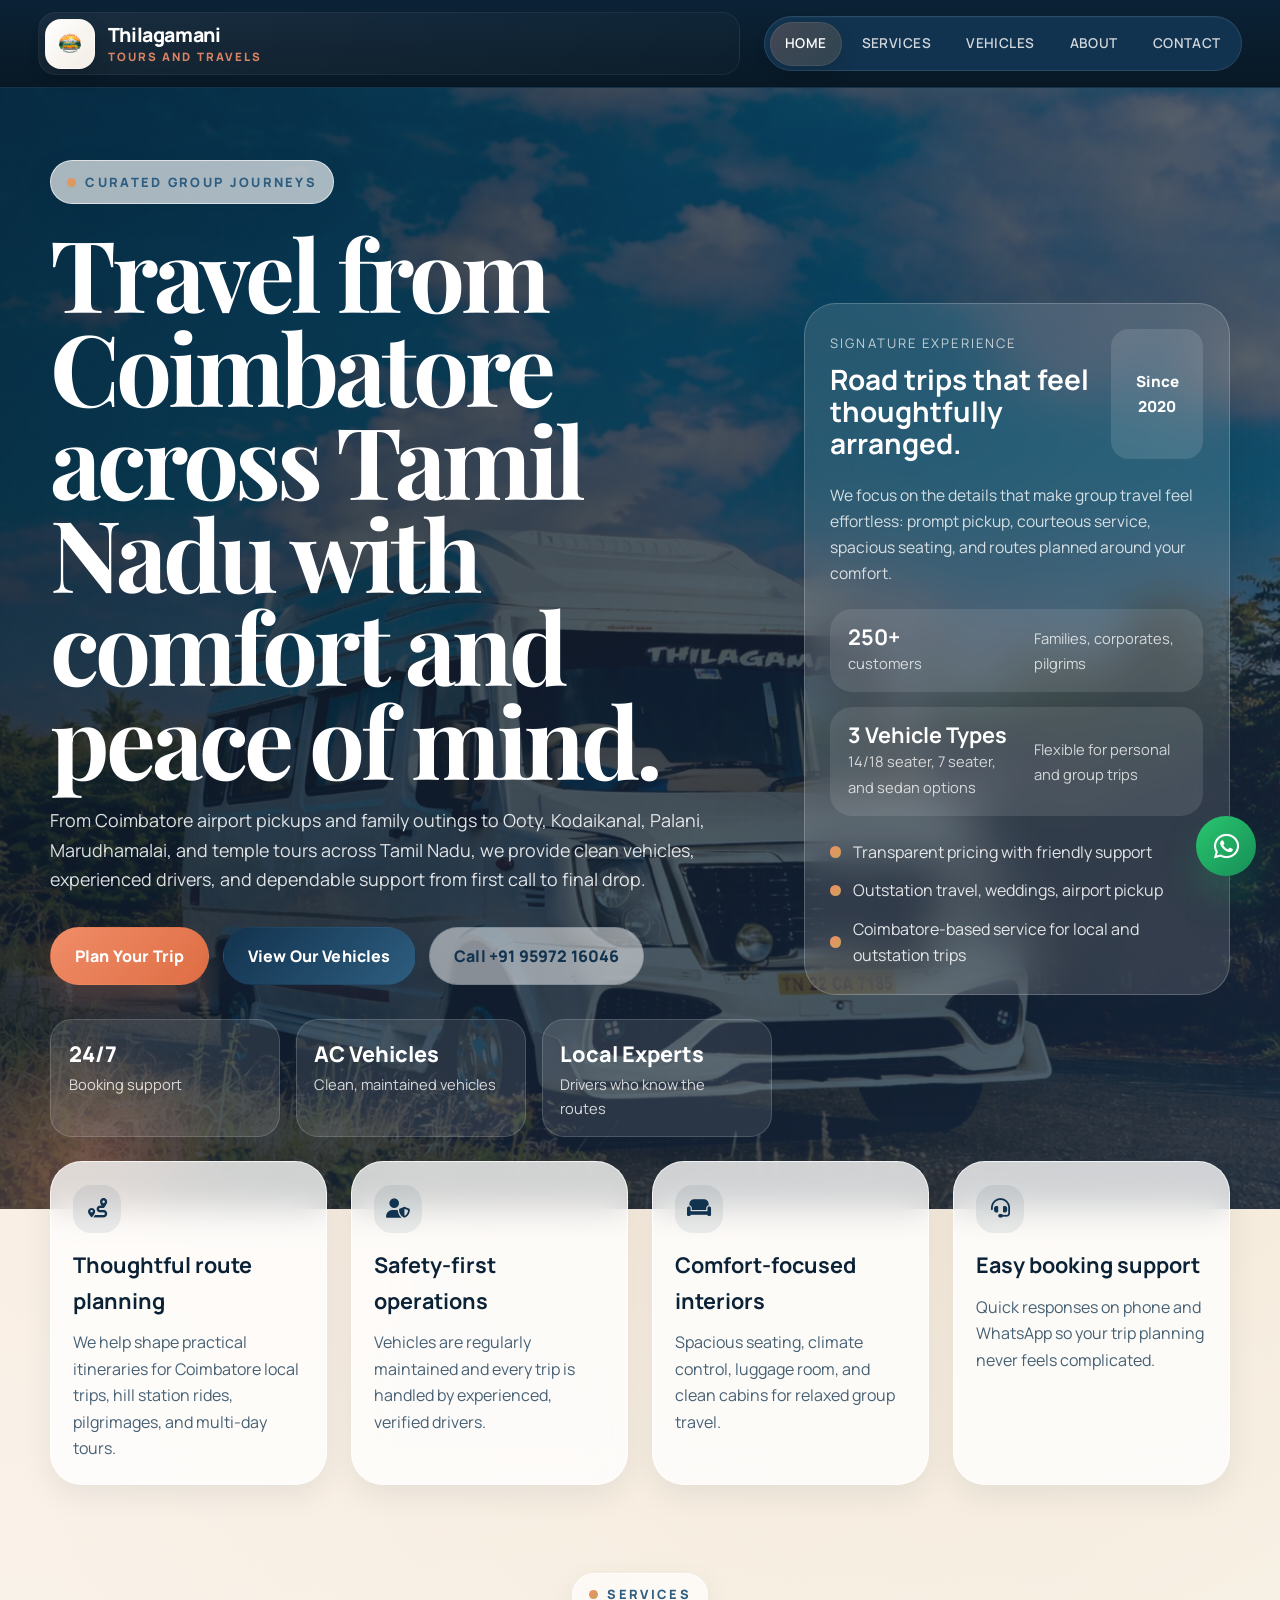
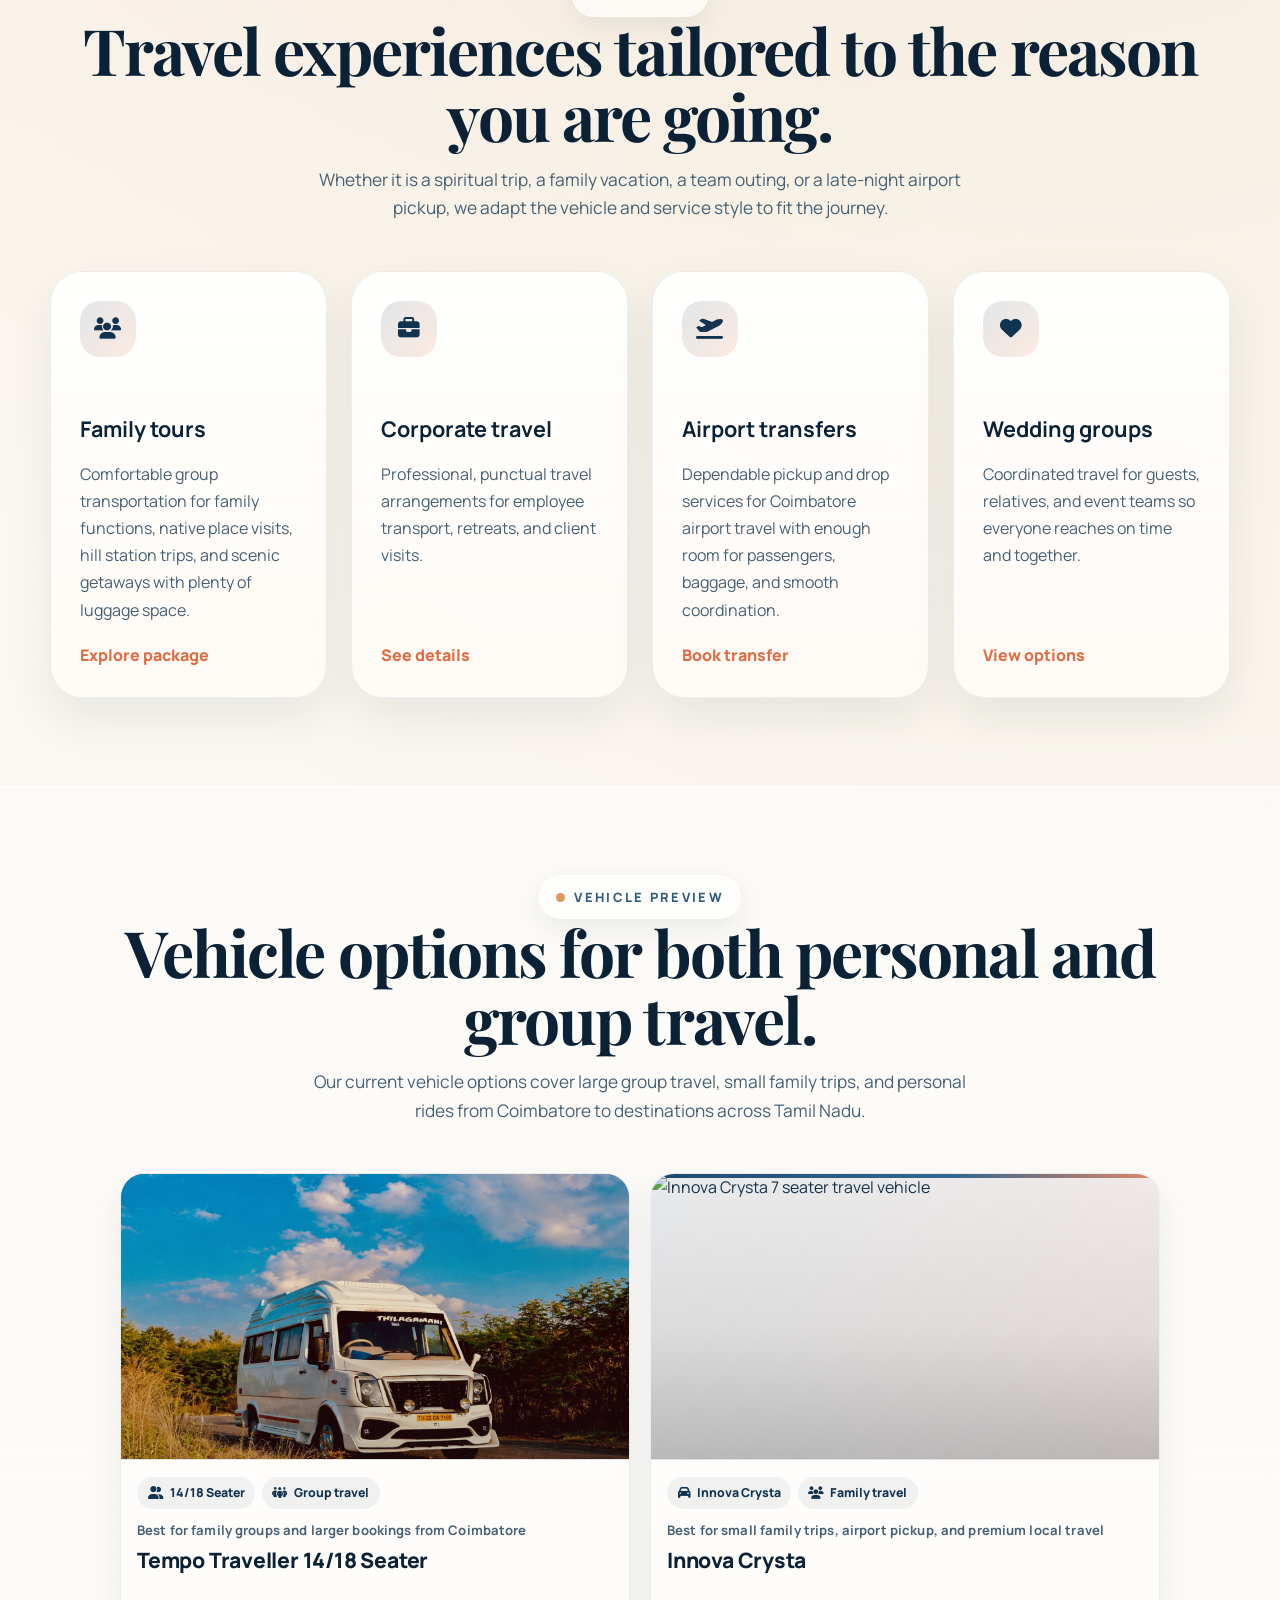
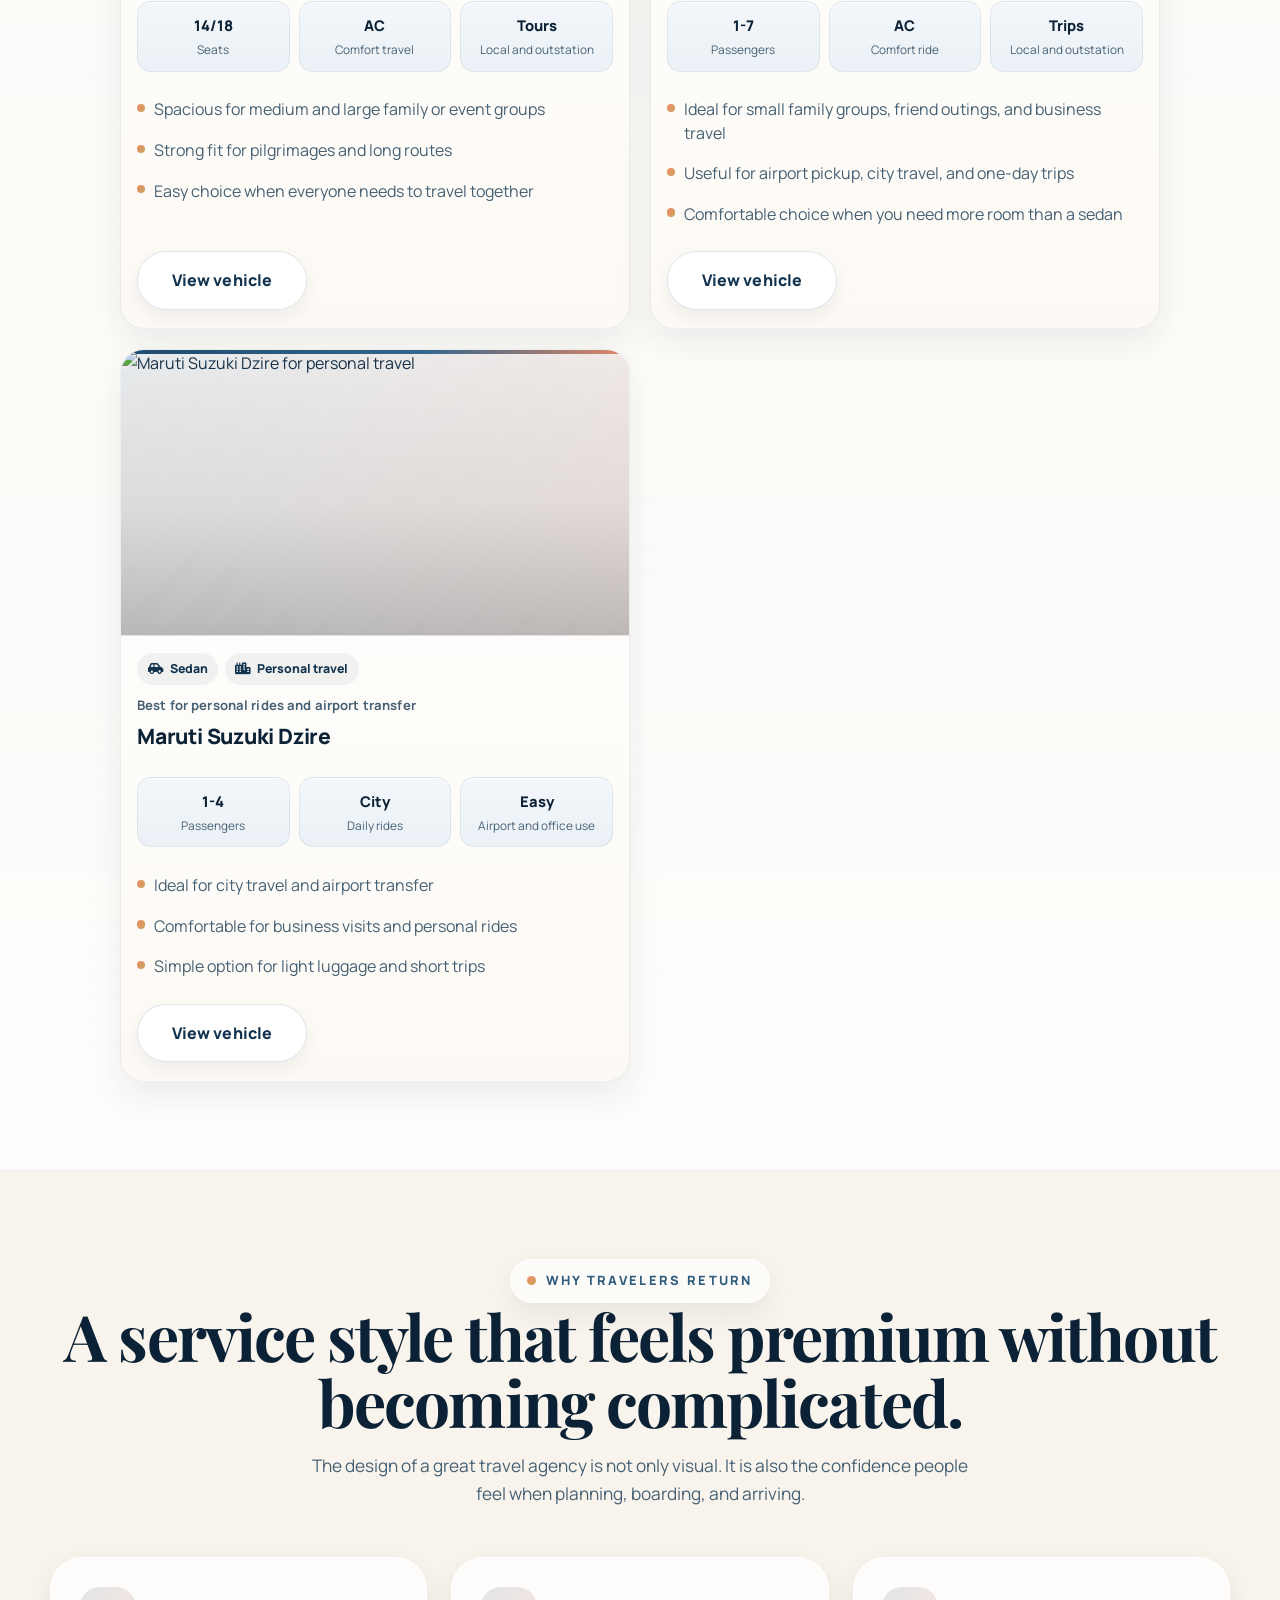
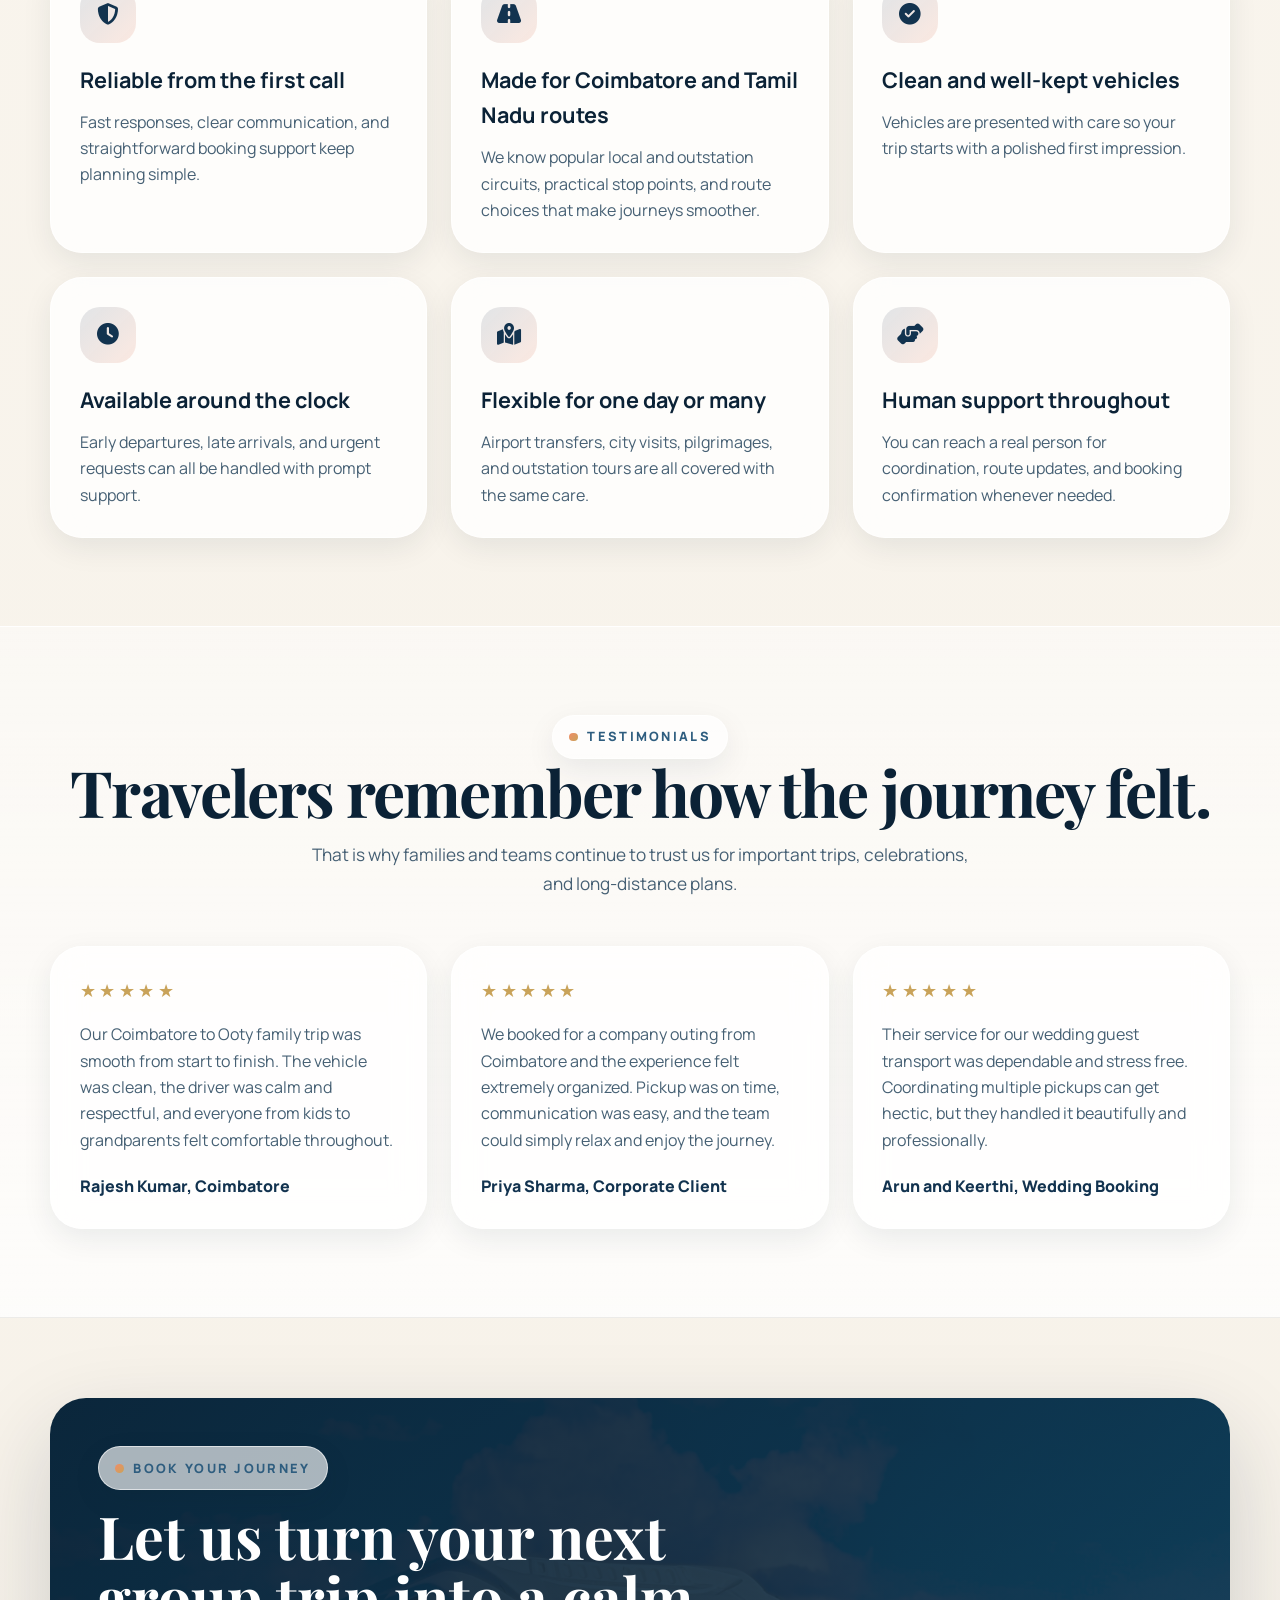
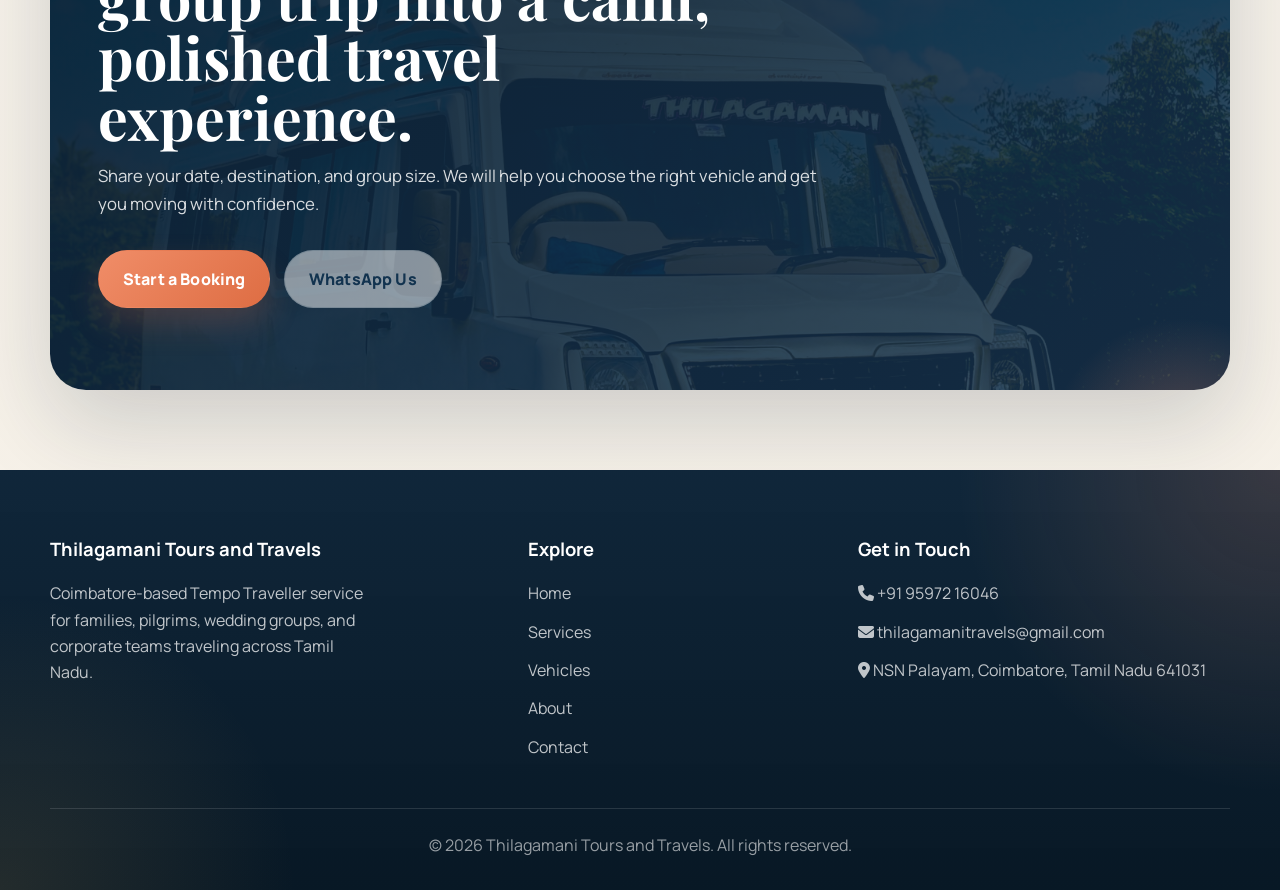
==== commit 814713ea: "Added changes" ====
--- a/index.html
+++ b/index.html
@@ -5,7 +5,7 @@
     <meta name="viewport" content="width=device-width, initial-scale=1.0">
     <meta name="description" content="Thilagamani Tours and Travels is a Coimbatore-based travels service offering Tempo Traveller bookings for family trips, pilgrimages, corporate travel, and airport transfers across Tamil Nadu.">
     <meta name="keywords" content="Coimbatore travels service, Tempo Traveller rental Coimbatore, Tamil Nadu family trip vehicle, corporate travel vehicle Coimbatore">
-    <title>Thilagamani Tours and Travels | Coimbatore-Based Travel Service</title>
+    <title>Thilagamani Tours and Travels</title>
     <link rel="preconnect" href="https://fonts.googleapis.com">
     <link rel="preconnect" href="https://fonts.gstatic.com" crossorigin>
     <link href="https://fonts.googleapis.com/css2?family=Manrope:wght@400;500;600;700;800&family=Playfair+Display:wght@600;700;800&display=swap" rel="stylesheet">
@@ -88,8 +88,8 @@
                         </div>
                         <div class="panel-stat">
                             <div>
-                                <strong>2 Vehicle Types</strong>
-                                <span>18 seater and sedan option</span>
+                                <strong>3 Vehicle Types</strong>
+                                <span>14/18 seater, 7 seater, and sedan options</span>
                             </div>
                             <span>Flexible for personal and group trips</span>
                         </div>
@@ -174,26 +174,26 @@
             <div class="section-heading">
                 <span class="eyebrow">Vehicle Preview</span>
                 <h2 class="section-title">Vehicle options for both personal and group travel.</h2>
-                <p class="section-subtitle">Our current vehicle options cover both large group travel and personal rides from Coimbatore to destinations across Tamil Nadu.</p>
+                <p class="section-subtitle">Our current vehicle options cover large group travel, small family trips, and personal rides from Coimbatore to destinations across Tamil Nadu.</p>
             </div>
 
             <div class="fleet-collection">
                 <article class="vehicle-card reveal">
                     <div class="vehicle-media">
-                        <img src="https://commons.wikimedia.org/wiki/Special:Redirect/file/Force%20Traveller%20Luxury.jpg" alt="18 seater Tempo Traveller">
+                        <img src="images/IMG_1.png" alt="14/18 seater Tempo Traveller">
                     </div>
                     <div class="vehicle-content">
                         <div class="vehicle-header">
                             <div class="fleet-meta">
-                                <span class="capacity-chip"><i class="fas fa-user-friends"></i> 18 Seater</span>
+                                <span class="capacity-chip"><i class="fas fa-user-friends"></i> 14/18 Seater</span>
                                 <span class="info-chip"><i class="fas fa-people-group"></i> Group travel</span>
                             </div>
-                            <p class="vehicle-kicker">Best for larger group bookings from Coimbatore</p>
-                            <h3>Tempo Traveller 18 Seater</h3>
+                            <p class="vehicle-kicker">Best for family groups and larger bookings from Coimbatore</p>
+                            <h3>Tempo Traveller 14/18 Seater</h3>
                         </div>
                         <div class="vehicle-facts">
                             <div class="vehicle-fact">
-                                <strong>18</strong>
+                                <strong>14/18</strong>
                                 <span>Seats</span>
                             </div>
                             <div class="vehicle-fact">
@@ -206,19 +206,57 @@
                             </div>
                         </div>
                         <ul class="fleet-specs vehicle-specs-list">
-                            <li>Spacious for larger family and event groups</li>
+                            <li>Spacious for medium and large family or event groups</li>
                             <li>Strong fit for pilgrimages and long routes</li>
                             <li>Easy choice when everyone needs to travel together</li>
                         </ul>
                         <div class="vehicle-actions">
-                            <a href="fleet.html#18-seater" class="btn btn-outline">View vehicle</a>
+                            <a href="fleet.html#14-18-seater" class="btn btn-outline">View vehicle</a>
                         </div>
                     </div>
                 </article>
 
                 <article class="vehicle-card reveal delay-1">
                     <div class="vehicle-media">
-                        <img src="https://commons.wikimedia.org/wiki/Special:Redirect/file/Maruti%20Suzuki%20Dzire%20VXi%20VVT%20%28front%29.JPG" alt="Maruti Suzuki Dzire for personal travel">
+                        <img src="https://imgd.aeplcdn.com/664x374/n/cw/ec/51435/innova-crysta-facelift-exterior-right-front-three-quarter-2.jpeg?q=80" alt="Innova Crysta 7 seater travel vehicle">
+                    </div>
+                    <div class="vehicle-content">
+                        <div class="vehicle-header">
+                            <div class="fleet-meta">
+                                <span class="capacity-chip"><i class="fas fa-car"></i> Innova Crysta</span>
+                                <span class="info-chip"><i class="fas fa-users"></i> Family travel</span>
+                            </div>
+                            <p class="vehicle-kicker">Best for small family trips, airport pickup, and premium local travel</p>
+                            <h3>Innova Crysta</h3>
+                        </div>
+                        <div class="vehicle-facts">
+                            <div class="vehicle-fact">
+                                <strong>1-7</strong>
+                                <span>Passengers</span>
+                            </div>
+                            <div class="vehicle-fact">
+                                <strong>AC</strong>
+                                <span>Comfort ride</span>
+                            </div>
+                            <div class="vehicle-fact">
+                                <strong>Trips</strong>
+                                <span>Local and outstation</span>
+                            </div>
+                        </div>
+                        <ul class="fleet-specs vehicle-specs-list">
+                            <li>Ideal for small family groups, friend outings, and business travel</li>
+                            <li>Useful for airport pickup, city travel, and one-day trips</li>
+                            <li>Comfortable choice when you need more room than a sedan</li>
+                        </ul>
+                        <div class="vehicle-actions">
+                            <a href="fleet.html#7-seater" class="btn btn-outline">View vehicle</a>
+                        </div>
+                    </div>
+                </article>
+
+                <article class="vehicle-card reveal delay-2">
+                    <div class="vehicle-media">
+                        <img src="https://cdn-s3.autocarindia.com/legacy/cdni/mmv_images/colors/20250610052903_Maruti_Suzuki_Dzire_Pearl_Arctic_White[1].jpg?w=728&q=75" alt="Maruti Suzuki Dzire for personal travel">
                     </div>
                     <div class="vehicle-content">
                         <div class="vehicle-header">
@@ -337,7 +375,7 @@
                     <p>Share your date, destination, and group size. We will help you choose the right vehicle and get you moving with confidence.</p>
                     <div class="hero-actions">
                         <a href="contact.html" class="btn btn-secondary">Start a Booking</a>
-                        <a href="https://wa.me/919597216046?text=Hello%20Thilagamani%20Tours%20and%20Travels%2C%20I%20would%20like%20to%20enquire%20about%20a%20trip%20from%20Coimbatore.%0A%0ATrip%20details%3A%0A-%20Travel%20date%3A%0A-%20Pickup%20location%3A%0A-%20Destination%3A%0A-%20Number%20of%20passengers%3A%0A-%20Vehicle%20needed%3A%20Tempo%20Traveller%20%2F%20Dzire%0A-%20Trip%20type%3A%20One-way%20%2F%20Round%20trip%20%2F%20Multi-day%0A%0APlease%20share%20availability%20and%20price.%20Thank%20you." class="btn btn-outline" target="_blank">WhatsApp Us</a>
+                        <a href="https://wa.me/919597216046?text=Hello%20Thilagamani%20Tours%20and%20Travels%2C%20I%20would%20like%20to%20enquire%20about%20a%20trip%20from%20Coimbatore.%0A%0ATrip%20details%3A%0A-%20Travel%20date%3A%0A-%20Pickup%20location%3A%0A-%20Destination%3A%0A-%20Number%20of%20passengers%3A%0A-%20Vehicle%20needed%3A%2014%2F18%20Seater%20%2F%207%20Seater%20%2F%20Dzire%0A-%20Trip%20type%3A%20One-way%20%2F%20Round%20trip%20%2F%20Multi-day%0A%0APlease%20share%20availability%20and%20price.%20Thank%20you." class="btn btn-outline" target="_blank">WhatsApp Us</a>
                     </div>
                 </div>
             </div>
@@ -371,7 +409,7 @@
         </div>
     </footer>
 
-    <a href="https://wa.me/919597216046?text=Hello%20Thilagamani%20Tours%20and%20Travels%2C%20I%20would%20like%20to%20enquire%20about%20a%20trip%20from%20Coimbatore.%0A%0ATrip%20details%3A%0A-%20Travel%20date%3A%0A-%20Pickup%20location%3A%0A-%20Destination%3A%0A-%20Number%20of%20passengers%3A%0A-%20Vehicle%20needed%3A%20Tempo%20Traveller%20%2F%20Dzire%0A-%20Trip%20type%3A%20One-way%20%2F%20Round%20trip%20%2F%20Multi-day%0A%0APlease%20share%20availability%20and%20price.%20Thank%20you." class="whatsapp-float" target="_blank" aria-label="Contact us on WhatsApp">
+    <a href="https://wa.me/919597216046?text=Hello%20Thilagamani%20Tours%20and%20Travels%2C%20I%20would%20like%20to%20enquire%20about%20a%20trip%20from%20Coimbatore.%0A%0ATrip%20details%3A%0A-%20Travel%20date%3A%0A-%20Pickup%20location%3A%0A-%20Destination%3A%0A-%20Number%20of%20passengers%3A%0A-%20Vehicle%20needed%3A%2014%2F18%20Seater%20%2F%207%20Seater%20%2F%20Dzire%0A-%20Trip%20type%3A%20One-way%20%2F%20Round%20trip%20%2F%20Multi-day%0A%0APlease%20share%20availability%20and%20price.%20Thank%20you." class="whatsapp-float" target="_blank" aria-label="Contact us on WhatsApp">
         <i class="fab fa-whatsapp"></i>
     </a>
 
--- a/css/style.css
+++ b/css/style.css
@@ -182,7 +182,7 @@
     display: inline-flex;
     align-items: center;
     gap: 0.8rem;
-    flex: 0 0 auto;
+    flex: 1 1 auto;
     min-width: 0;
     padding: 0.35rem 0.45rem 0.35rem 0.35rem;
     border-radius: 18px;
@@ -206,6 +206,7 @@
     flex-direction: column;
     line-height: 1;
     gap: 0.18rem;
+    min-width: 0;
 }
 
 .logo-title {
@@ -214,6 +215,7 @@
     color: #ffffff;
     letter-spacing: -0.02em;
     font-weight: 800;
+    white-space: nowrap;
 }
 
 .logo-subtitle {
@@ -223,6 +225,7 @@
     font-weight: 800;
     color: rgba(240, 141, 104, 0.9);
     padding-top: 4px;
+    white-space: nowrap;
 }
 
 nav {
@@ -1927,6 +1930,10 @@
         padding-right: 0.1rem;
     }
 
+    .logo-text {
+        gap: 0.1rem;
+    }
+
     .logo img {
         width: 42px;
         height: 42px;
@@ -1944,12 +1951,13 @@
     }
 
     .logo-title {
-        font-size: 0.98rem;
+        font-size: 0.9rem;
     }
 
     .logo-subtitle {
-        font-size: 0.58rem;
-        letter-spacing: 0.1em;
+        font-size: 0.5rem;
+        letter-spacing: 0.08em;
+        padding-top: 2px;
     }
 
     .menu-toggle {
@@ -2041,12 +2049,24 @@
 }
 
 @media (max-width: 420px) {
+    .header-container {
+        gap: 0.6rem;
+    }
+
+    .logo-title {
+        font-size: 0.82rem;
+    }
+
     .logo-subtitle {
-        display: none;
-    }
-
-    .logo-title {
-        font-size: 0.92rem;
+        display: block;
+        font-size: 0.46rem;
+        letter-spacing: 0.06em;
+    }
+
+    .menu-toggle {
+        width: 40px;
+        height: 40px;
+        font-size: 1.1rem;
     }
 
     .hero-copy h1,
